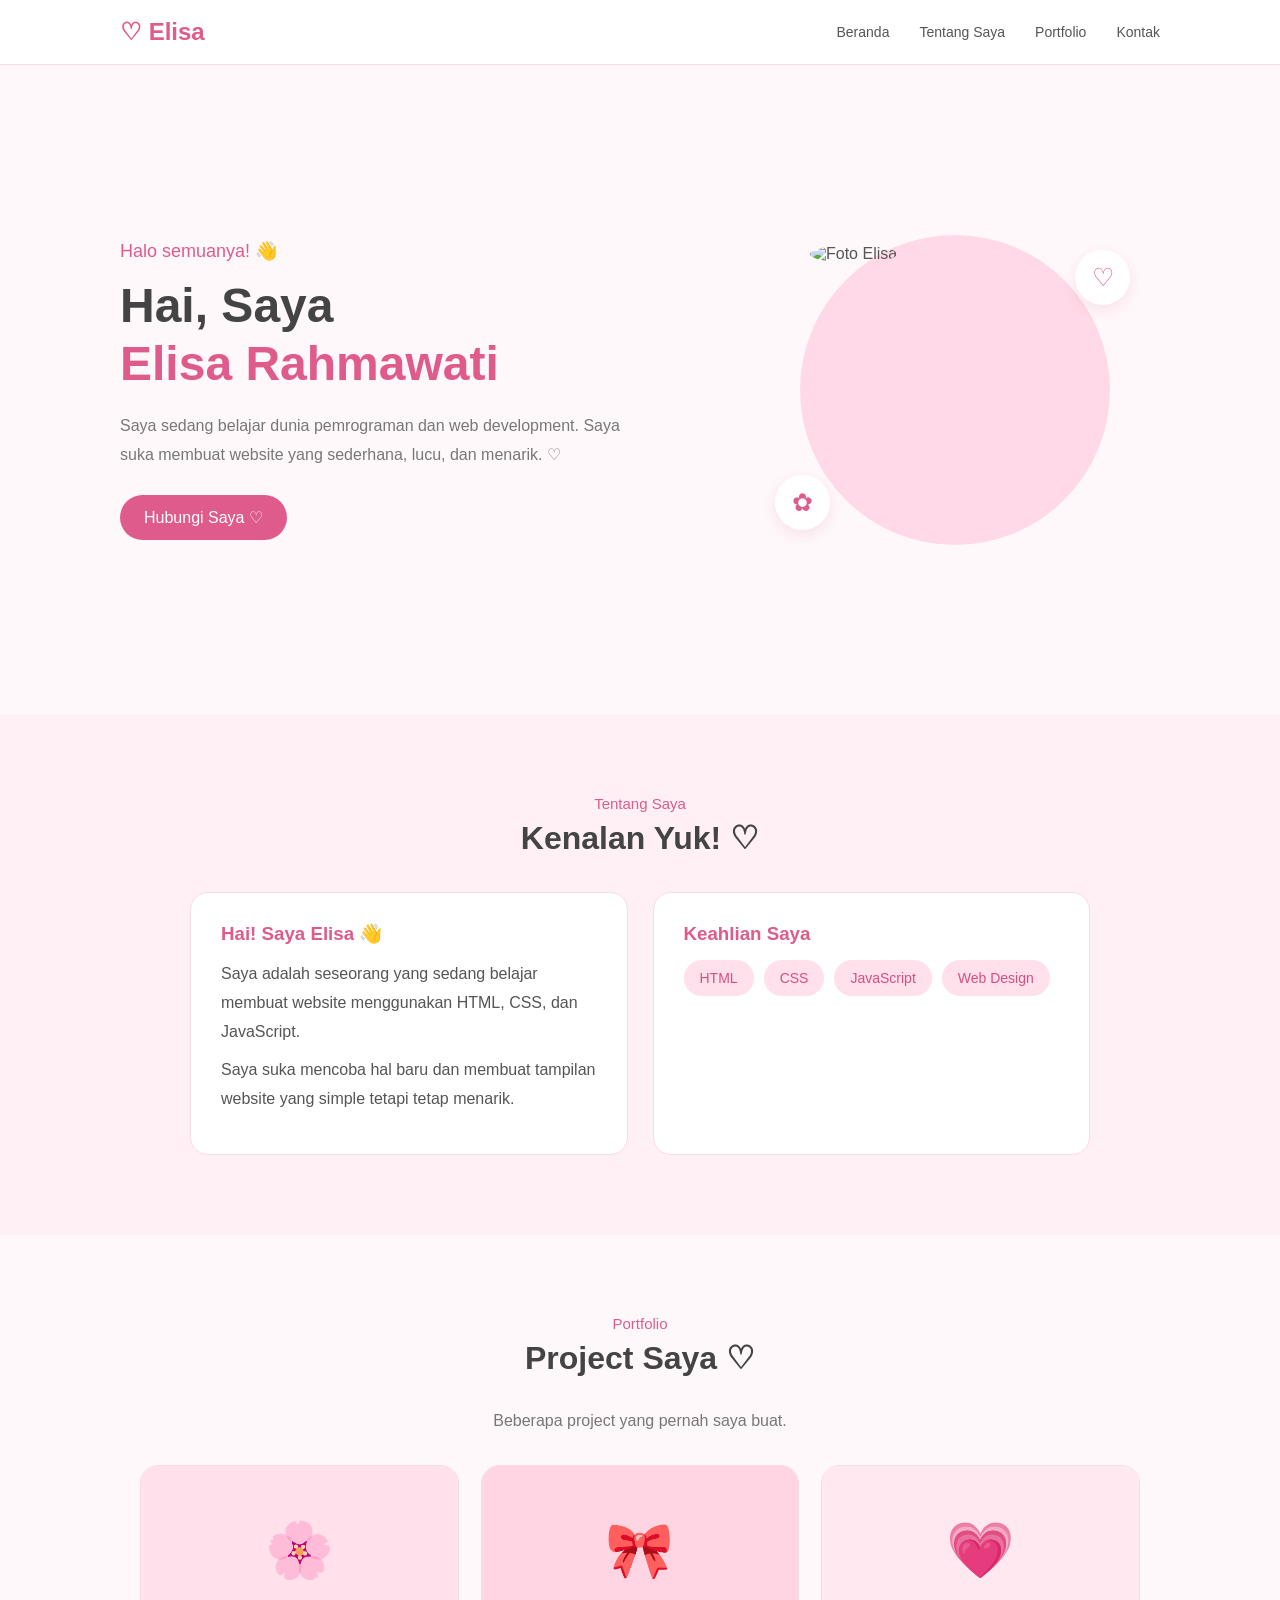
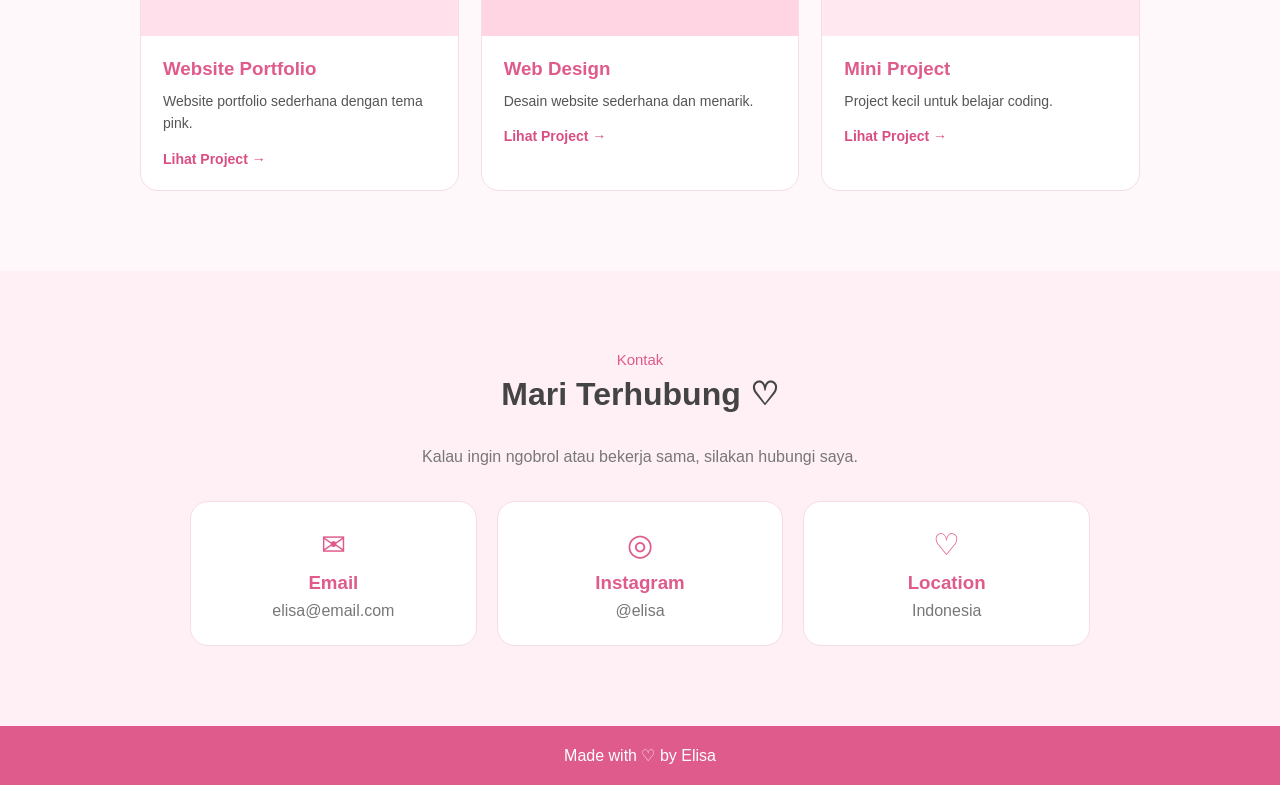
==== index.html @ 42ed641f "commit pertama: seluruh file dan folder" ====
<!DOCTYPE html>
<html lang="id">

<head>
    <meta charset="UTF-8">
    <meta name="viewport" content="width=device-width, initial-scale=1.0">

    <title>Elisa Rahmawati - Portfolio</title>

    <link rel="stylesheet" href="css/style.css">
</head>

<body>

    <!-- NAVBAR -->
    <header>
        <nav class="navbar">

            <a href="#home" class="logo">
                ♡ Elisa
            </a>

            <ul class="nav-menu">
                <li>
                    <a href="#home">Beranda</a>
                </li>

                <li>
                    <a href="#about">Tentang Saya</a>
                </li>

                <li>
                    <a href="#portfolio">Portfolio</a>
                </li>

                <li>
                    <a href="#contact">Kontak</a>
                </li>
            </ul>

        </nav>
    </header>


    <!-- HOME -->
    <section id="home" class="hero">

        <div class="hero-text">

            <p class="small-title">
                Halo semuanya! 👋
            </p>

            <h1>
                Hai, Saya
                <span>Elisa Rahmawati</span>
            </h1>

            <p class="description">
                Saya sedang belajar dunia pemrograman dan
                web development. Saya suka membuat website
                yang sederhana, lucu, dan menarik. ♡
            </p>

            <a href="#contact" class="btn">
                Hubungi Saya ♡
            </a>

        </div>


        <div class="hero-image">

            <div class="photo-background">

                <img src="asset/foto.jpg" alt="Foto Elisa">

            </div>

            <div class="bubble bubble-one">
                ♡
            </div>

            <div class="bubble bubble-two">
                ✿
            </div>

        </div>

    </section>


    <!-- ABOUT -->
    <section id="about" class="about">

        <div class="section-title">
            <p>Tentang Saya</p>
            <h2>Kenalan Yuk! ♡</h2>
        </div>


        <div class="about-content">

            <div class="about-card">

                <h3>Hai! Saya Elisa 👋</h3>

                <p>
                    Saya adalah seseorang yang sedang belajar
                    membuat website menggunakan HTML, CSS,
                    dan JavaScript.
                </p>

                <p>
                    Saya suka mencoba hal baru dan membuat
                    tampilan website yang simple tetapi tetap
                    menarik.
                </p>

            </div>


            <div class="skill-card">

                <h3>Keahlian Saya</h3>

                <div class="skills">

                    <span>HTML</span>
                    <span>CSS</span>
                    <span>JavaScript</span>
                    <span>Web Design</span>

                </div>

            </div>

        </div>

    </section>


    <!-- PORTFOLIO -->
    <section id="portfolio" class="portfolio">

        <div class="section-title">
            <p>Portfolio</p>
            <h2>Project Saya ♡</h2>
        </div>


        <p class="portfolio-description">
            Beberapa project yang pernah saya buat.
        </p>


        <div class="project-container">

            <div class="project-card">

                <div class="project-image pink-one">
                    🌸
                </div>

                <div class="project-content">

                    <h3>Website Portfolio</h3>

                    <p>
                        Website portfolio sederhana
                        dengan tema pink.
                    </p>

                    <a href="#">
                        Lihat Project →
                    </a>

                </div>

            </div>


            <div class="project-card">

                <div class="project-image pink-two">
                    🎀
                </div>

                <div class="project-content">

                    <h3>Web Design</h3>

                    <p>
                        Desain website sederhana
                        dan menarik.
                    </p>

                    <a href="#">
                        Lihat Project →
                    </a>

                </div>

            </div>


            <div class="project-card">

                <div class="project-image pink-three">
                    💗
                </div>

                <div class="project-content">

                    <h3>Mini Project</h3>

                    <p>
                        Project kecil untuk
                        belajar coding.
                    </p>

                    <a href="#">
                        Lihat Project →
                    </a>

                </div>

            </div>

        </div>

    </section>


    <!-- CONTACT -->
    <section id="contact" class="contact">

        <div class="section-title">
            <p>Kontak</p>
            <h2>Mari Terhubung ♡</h2>
        </div>

        <p class="contact-text">
            Kalau ingin ngobrol atau bekerja sama,
            silakan hubungi saya.
        </p>


        <div class="contact-container">

            <div class="contact-card">

                <div class="contact-icon">
                    ✉
                </div>

                <h3>Email</h3>

                <p>
                    elisa@email.com
                </p>

            </div>


            <div class="contact-card">

                <div class="contact-icon">
                    ◎
                </div>

                <h3>Instagram</h3>

                <p>
                    @elisa
                </p>

            </div>


            <div class="contact-card">

                <div class="contact-icon">
                    ♡
                </div>

                <h3>Location</h3>

                <p>
                    Indonesia
                </p>

            </div>

        </div>

    </section>


    <!-- FOOTER -->
    <footer>

        <p>
            Made with ♡ by Elisa
        </p>

    </footer>

</body>

</html>
---- css/style.css ----
* {
    margin: 0;
    padding: 0;
    box-sizing: border-box;
}

html {
    scroll-behavior: smooth;
}

body {
    font-family: Arial, sans-serif;
    background: #fff8fb;
    color: #555;
}


/* =========================
   NAVBAR
========================= */

header {
    background: #ffffff;
    border-bottom: 1px solid #f5dce7;

    position: sticky;
    top: 0;
    z-index: 100;
}

.navbar {
    max-width: 1100px;
    margin: auto;

    padding: 18px 30px;

    display: flex;
    justify-content: space-between;
    align-items: center;
}

.logo {
    color: #df5b8c;
    font-size: 24px;
    font-weight: bold;
    text-decoration: none;
}

.nav-menu {
    display: flex;
    list-style: none;
    gap: 30px;
}

.nav-menu a {
    color: #555;
    text-decoration: none;
    font-size: 14px;
}

.nav-menu a:hover {
    color: #df5b8c;
}


/* =========================
   HERO
========================= */

.hero {
    max-width: 1100px;
    min-height: 650px;

    margin: auto;
    padding: 70px 30px;

    display: flex;
    justify-content: space-between;
    align-items: center;
}

.hero-text {
    width: 55%;
}

.small-title {
    color: #df5b8c;
    font-size: 18px;
    margin-bottom: 15px;
}

.hero h1 {
    font-size: 48px;
    color: #444;
    line-height: 1.2;
    margin-bottom: 20px;
}

.hero h1 span {
    display: block;
    color: #df5b8c;
}

.description {
    max-width: 500px;
    line-height: 1.8;
    color: #777;
}

.btn {
    display: inline-block;

    margin-top: 25px;
    padding: 13px 24px;

    background: #df5b8c;
    color: white;

    text-decoration: none;

    border-radius: 25px;

    transition: 0.3s;
}

.btn:hover {
    background: #c94777;
}


/* =========================
   FOTO
========================= */

.hero-image {
    position: relative;
    margin-right: 50px;
}

.photo-background {
    width: 310px;
    height: 310px;

    padding: 10px;

    background: #ffd9e7;

    border-radius: 50%;
}

.photo-background img {
    width: 100%;
    height: 100%;

    object-fit: cover;

    border-radius: 50%;
}

.bubble {
    position: absolute;

    width: 55px;
    height: 55px;

    display: flex;
    align-items: center;
    justify-content: center;

    border-radius: 50%;

    background: white;

    color: #df5b8c;

    font-size: 25px;

    box-shadow: 0 5px 15px rgba(200, 100, 130, 0.15);
}

.bubble-one {
    top: 15px;
    right: -20px;
}

.bubble-two {
    bottom: 15px;
    left: -25px;
}


/* =========================
   SECTION TITLE
========================= */

.section-title {
    text-align: center;
    margin-bottom: 35px;
}

.section-title p {
    color: #df5b8c;
    font-size: 15px;
    margin-bottom: 7px;
}

.section-title h2 {
    color: #444;
    font-size: 32px;
}


/* =========================
   ABOUT
========================= */

.about {
    background: #fff0f5;
    padding: 80px 30px;
}

.about-content {
    max-width: 900px;
    margin: auto;

    display: flex;
    gap: 25px;
}

.about-card,
.skill-card {
    background: white;

    padding: 30px;

    border-radius: 18px;

    flex: 1;

    border: 1px solid #f6dce6;
}

.about-card h3,
.skill-card h3 {
    color: #df5b8c;
    margin-bottom: 15px;
}

.about-card p {
    line-height: 1.8;
    margin-bottom: 10px;
}

.skills {
    display: flex;
    flex-wrap: wrap;
    gap: 10px;
}

.skills span {
    background: #ffe0eb;

    color: #d94e82;

    padding: 10px 16px;

    border-radius: 20px;

    font-size: 14px;
}


/* =========================
   PORTFOLIO
========================= */

.portfolio {
    padding: 80px 30px;
}

.portfolio-description {
    text-align: center;
    color: #777;
    margin-bottom: 35px;
}

.project-container {
    max-width: 1000px;
    margin: auto;

    display: grid;

    grid-template-columns: repeat(3, 1fr);

    gap: 22px;
}

.project-card {
    background: white;

    border-radius: 18px;

    overflow: hidden;

    border: 1px solid #f5dce7;

    transition: 0.3s;
}

.project-card:hover {
    transform: translateY(-6px);
}

.project-image {
    height: 170px;

    display: flex;

    justify-content: center;
    align-items: center;

    font-size: 55px;
}

.pink-one {
    background: #ffe0eb;
}

.pink-two {
    background: #ffd5e4;
}

.pink-three {
    background: #ffe8f0;
}

.project-content {
    padding: 22px;
}

.project-content h3 {
    color: #df5b8c;
    margin-bottom: 10px;
}

.project-content p {
    line-height: 1.6;
    font-size: 14px;
    margin-bottom: 15px;
}

.project-content a {
    color: #d94e82;
    text-decoration: none;
    font-size: 14px;
    font-weight: bold;
}


/* =========================
   CONTACT
========================= */

.contact {
    background: #fff0f5;

    padding: 80px 30px;

    text-align: center;
}

.contact-text {
    color: #777;
    margin-bottom: 35px;
}

.contact-container {
    max-width: 900px;
    margin: auto;

    display: grid;

    grid-template-columns: repeat(3, 1fr);

    gap: 20px;
}

.contact-card {
    background: white;

    padding: 25px;

    border-radius: 18px;

    border: 1px solid #f5dce7;
}

.contact-icon {
    font-size: 30px;
    color: #df5b8c;
    margin-bottom: 10px;
}

.contact-card h3 {
    color: #df5b8c;
    margin-bottom: 8px;
}

.contact-card p {
    color: #777;
}


/* =========================
   FOOTER
========================= */

footer {
    background: #df5b8c;

    color: white;

    text-align: center;

    padding: 20px;
}


/* =========================
   RESPONSIVE
========================= */

@media (max-width: 768px) {

    .navbar {
        flex-direction: column;
        gap: 15px;
    }

    .nav-menu {
        gap: 15px;
        flex-wrap: wrap;
        justify-content: center;
    }

    .hero {
        flex-direction: column-reverse;
        text-align: center;
        gap: 50px;
    }

    .hero-text {
        width: 100%;
    }

    .hero h1 {
        font-size: 38px;
    }

    .description {
        margin: auto;
    }

    .hero-image {
        margin-right: 0;
    }

    .photo-background {
        width: 240px;
        height: 240px;
    }

    .about-content {
        flex-direction: column;
    }

    .project-container {
        grid-template-columns: 1fr;
    }

    .contact-container {
        grid-template-columns: 1fr;
    }
}
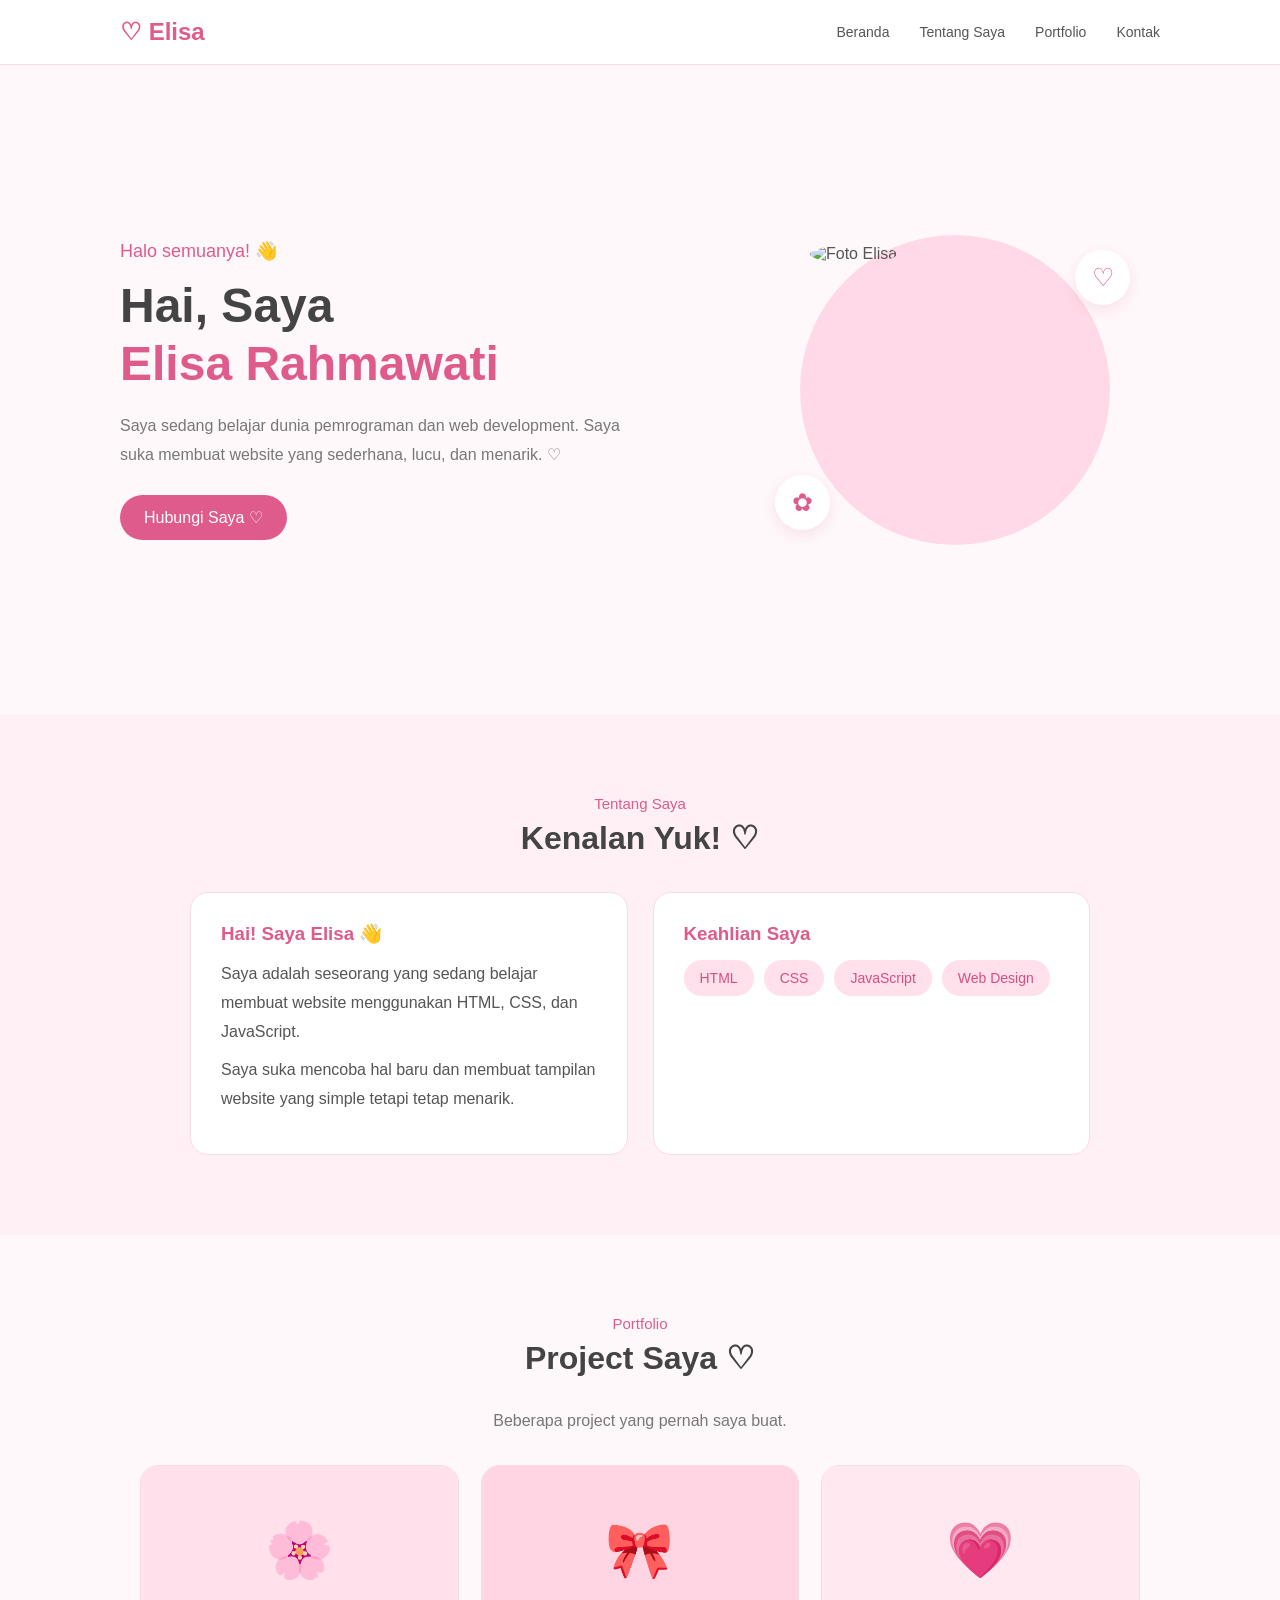
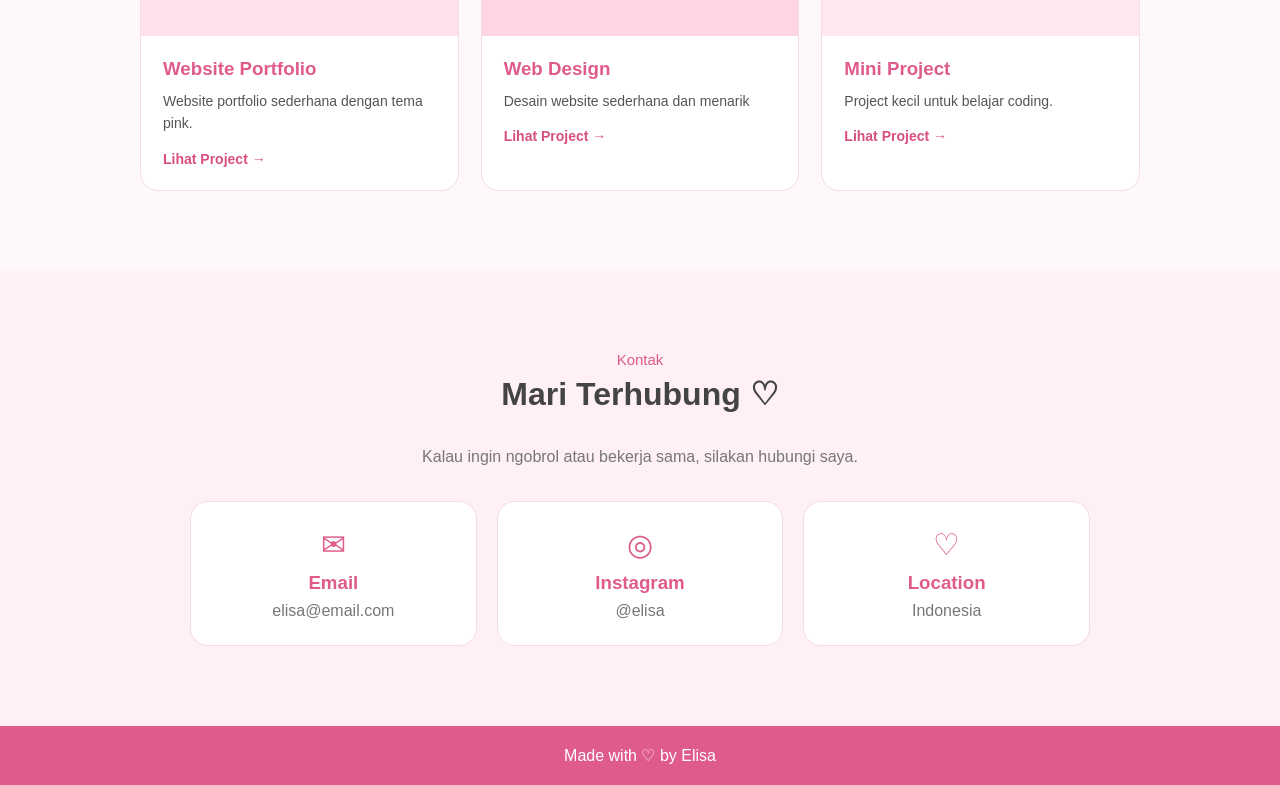
==== commit 7238062b: "commit pertama" ====
--- a/index.html
+++ b/index.html
@@ -192,7 +192,7 @@
 
                     <p>
                         Desain website sederhana
-                        dan menarik.
+                        dan menarik
                     </p>
 
                     <a href="#">
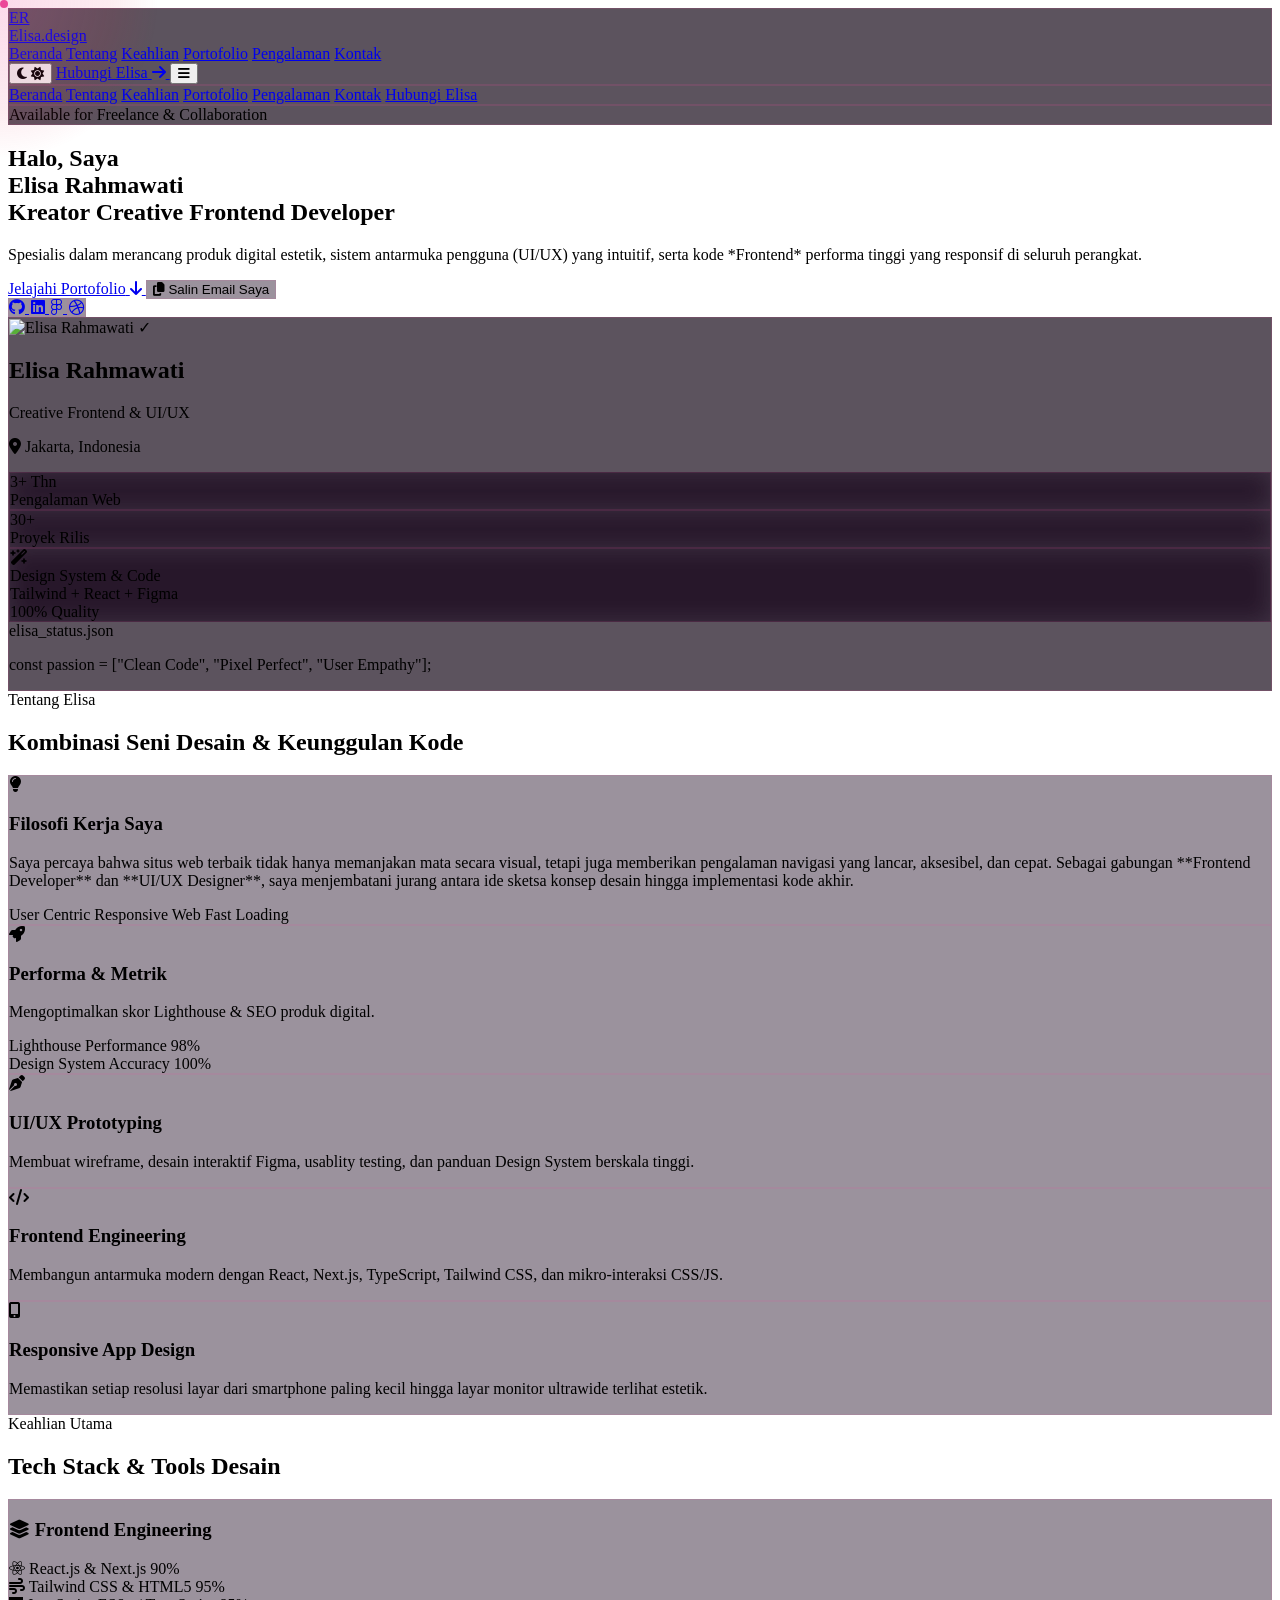
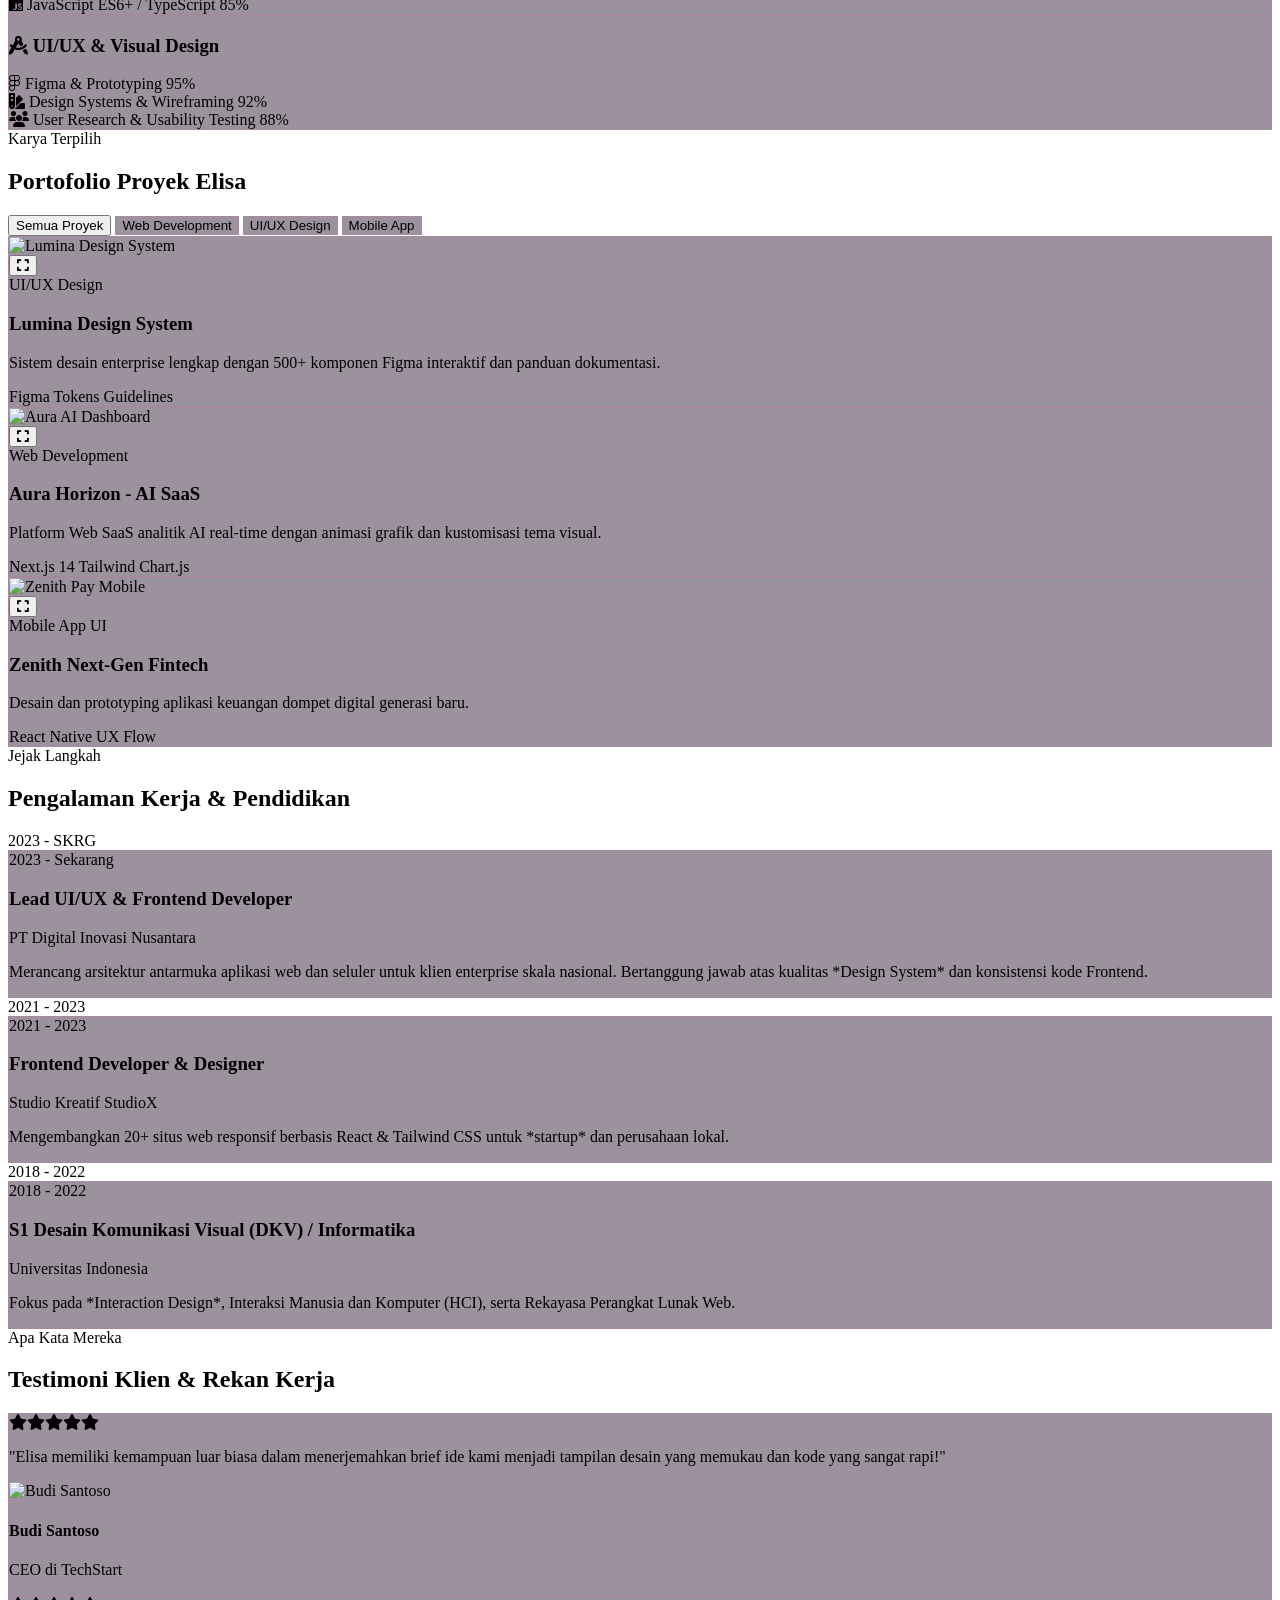
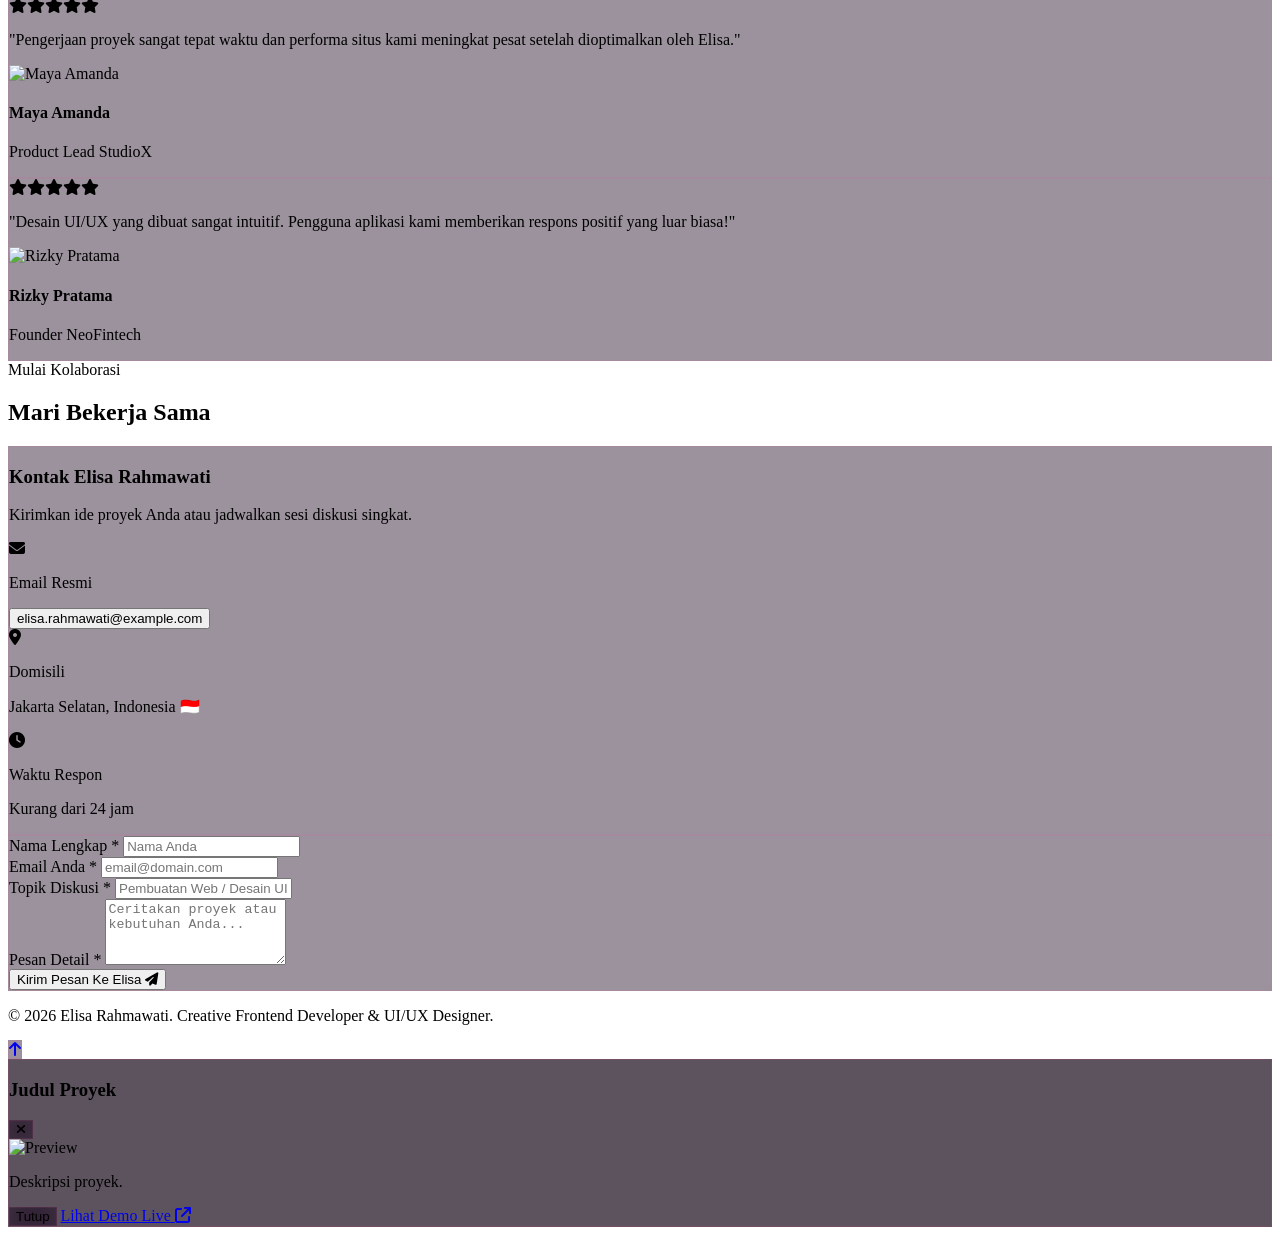
==== commit d4ce407c: "mengganti nama file" ====
--- a/index.html
+++ b/index.html
@@ -1,311 +1,1109 @@
 <!DOCTYPE html>
-<html lang="id">
-
+<html lang="id" class="scroll-smooth dark">
 <head>
     <meta charset="UTF-8">
     <meta name="viewport" content="width=device-width, initial-scale=1.0">
-
-    <title>Elisa Rahmawati - Portfolio</title>
-
-    <link rel="stylesheet" href="css/style.css">
+    <title>Elisa Rahmawati | Creative Frontend Developer & UI/UX Designer</title>
+    
+    <!-- Google Fonts: Space Grotesk & Plus Jakarta Sans -->
+    <link rel="preconnect" href="https://fonts.googleapis.com">
+    <link rel="preconnect" href="https://fonts.gstatic.com" crossorigin>
+    <link href="https://fonts.googleapis.com/css2?family=Plus+Jakarta+Sans:wght@300;400;500;600;700;800&family=Space+Grotesk:wght@400;500;600;700&display=swap" rel="stylesheet">
+    
+    <!-- FontAwesome 6 Icons -->
+    <link rel="stylesheet" href="https://cdnjs.cloudflare.com/ajax/libs/font-awesome/6.5.1/css/all.min.css">
+    
+    <!-- Tailwind CSS CDN -->
+    <script src="https://cdn.tailwindcss.com"></script>
+    <script>
+        tailwind.config = {
+            darkMode: 'class',
+            theme: {
+                extend: {
+                    fontFamily: {
+                        sans: ['Plus Jakarta Sans', 'sans-serif'],
+                        heading: ['Space Grotesk', 'sans-serif'],
+                    },
+                    colors: {
+                        pinkbrand: {
+                            50: '#fff1f2',
+                            100: '#ffe4e6',
+                            200: '#fecdd3',
+                            300: '#fda4af',
+                            400: '#f472b6',
+                            500: '#ec4899',
+                            600: '#db2777',
+                            700: '#be185d',
+                            800: '#9d174d',
+                            900: '#831843',
+                            roseGold: '#e89cae',
+                            deepBerry: '#4a0e2e',
+                        }
+                    },
+                    animation: {
+                        'blob': 'blob 10s infinite alternate',
+                        'spin-slow': 'spin 15s linear infinite',
+                        'float': 'float 6s ease-in-out infinite',
+                    },
+                    keyframes: {
+                        blob: {
+                            '0%': { transform: 'translate(0px, 0px) scale(1)' },
+                            '33%': { transform: 'translate(40px, -60px) scale(1.15)' },
+                            '66%': { transform: 'translate(-30px, 30px) scale(0.95)' },
+                            '100%': { transform: 'translate(0px, 0px) scale(1)' },
+                        },
+                        float: {
+                            '0%, 100%': { transform: 'translateY(0px)' },
+                            '50%': { transform: 'translateY(-15px)' },
+                        }
+                    }
+                }
+            }
+        }
+    </script>
+
+    <style>
+        /* Custom Pink Scrollbar */
+        ::-webkit-scrollbar {
+            width: 8px;
+        }
+        ::-webkit-scrollbar-track {
+            background: #0f172a;
+        }
+        .dark ::-webkit-scrollbar-track {
+            background: #0a040d;
+        }
+        ::-webkit-scrollbar-thumb {
+            background: #db2777;
+            border-radius: 9999px;
+        }
+        ::-webkit-scrollbar-thumb:hover {
+            background: #f472b6;
+        }
+
+        /* Glassmorphism Styles with Pink Tinting */
+        .glass-panel {
+            background: rgba(255, 255, 255, 0.75);
+            backdrop-filter: blur(16px);
+            -webkit-backdrop-filter: blur(16px);
+            border: 1px solid rgba(244, 114, 182, 0.3);
+        }
+        .dark .glass-panel {
+            background: rgba(24, 10, 26, 0.7);
+            backdrop-filter: blur(16px);
+            -webkit-backdrop-filter: blur(16px);
+            border: 1px solid rgba(236, 72, 153, 0.15);
+        }
+
+        .glass-card {
+            background: rgba(255, 255, 255, 0.6);
+            backdrop-filter: blur(12px);
+            -webkit-backdrop-filter: blur(12px);
+            border: 1px solid rgba(244, 114, 182, 0.25);
+            transition: all 0.4s cubic-bezier(0.16, 1, 0.3, 1);
+        }
+        .dark .glass-card {
+            background: rgba(35, 14, 38, 0.45);
+            backdrop-filter: blur(12px);
+            -webkit-backdrop-filter: blur(12px);
+            border: 1px solid rgba(236, 72, 153, 0.12);
+            transition: all 0.4s cubic-bezier(0.16, 1, 0.3, 1);
+        }
+
+        .glass-card:hover {
+            box-shadow: 0 20px 40px -15px rgba(236, 72, 153, 0.3);
+            border-color: rgba(236, 72, 153, 0.5);
+        }
+
+        /* Pink Interactive Glow Cursor (Desktop only) */
+        @media (pointer: fine) {
+            #cursor-dot, #cursor-glow {
+                pointer-events: none;
+                position: fixed;
+                top: 0;
+                left: 0;
+                border-radius: 50%;
+                z-index: 9999;
+                transition: transform 0.15s ease-out, opacity 0.3s ease;
+            }
+            #cursor-dot {
+                width: 8px;
+                height: 8px;
+                background-color: #ec4899;
+            }
+            #cursor-glow {
+                width: 320px;
+                height: 320px;
+                background: radial-gradient(circle, rgba(236, 72, 153, 0.2) 0%, rgba(225, 29, 72, 0.08) 50%, transparent 70%);
+                transform: translate(-50%, -50%);
+            }
+        }
+
+        /* Scroll Reveal Animation */
+        .reveal {
+            opacity: 0;
+            transform: translateY(28px);
+            transition: all 0.7s cubic-bezier(0.16, 1, 0.3, 1);
+        }
+        .reveal.active {
+            opacity: 1;
+            transform: translateY(0);
+        }
+    </style>
 </head>
-
-<body>
-
-    <!-- NAVBAR -->
-    <header>
-        <nav class="navbar">
-
-            <a href="#home" class="logo">
-                ♡ Elisa
+<body class="bg-rose-50/40 dark:bg-[#0d0511] text-slate-800 dark:text-pink-50 font-sans transition-colors duration-300 antialiased relative overflow-x-hidden selection:bg-pink-500 selection:text-white">
+
+    <!-- Interactive Cursor Glow Elements -->
+    <div id="cursor-dot" class="hidden md:block"></div>
+    <div id="cursor-glow" class="hidden md:block"></div>
+
+    <!-- Animated Ambient Pink/Rose Mesh Background Blobs -->
+    <div class="fixed inset-0 pointer-events-none z-0 overflow-hidden">
+        <div class="absolute -top-20 -left-20 w-[550px] h-[550px] bg-gradient-to-tr from-pink-500/25 via-rose-500/20 to-fuchsia-600/20 rounded-full blur-[140px] animate-blob"></div>
+        <div class="absolute top-1/3 -right-20 w-[480px] h-[480px] bg-gradient-to-br from-fuchsia-600/20 via-pink-400/20 to-rose-600/20 rounded-full blur-[140px] animate-blob" style="animation-delay: 3s;"></div>
+        <div class="absolute -bottom-20 left-1/3 w-[580px] h-[580px] bg-gradient-to-tr from-rose-500/20 via-pink-600/15 to-purple-600/15 rounded-full blur-[150px] animate-blob" style="animation-delay: 6s;"></div>
+    </div>
+
+    <!-- Toast Notification Container -->
+    <div id="toast-container" class="fixed top-24 right-6 z-50 flex flex-col gap-3 pointer-events-none"></div>
+
+    <!-- FLOATING NAVBAR -->
+    <header class="fixed top-4 left-0 w-full z-40 px-4 sm:px-8 transition-all duration-300" id="main-header">
+        <nav class="max-w-6xl mx-auto glass-panel rounded-2xl px-6 py-3.5 flex items-center justify-between shadow-xl shadow-pink-500/10">
+            <!-- Brand Logo -->
+            <a href="#" class="font-heading text-xl font-bold tracking-tight flex items-center gap-2 group">
+                <div class="w-9 h-9 rounded-xl bg-gradient-to-tr from-pink-600 via-rose-500 to-fuchsia-500 text-white flex items-center justify-center font-extrabold shadow-md shadow-pink-500/30 group-hover:scale-105 transition-transform">
+                    ER
+                </div>
+                <span class="tracking-tight">Elisa<span class="text-pink-600 dark:text-pink-400">.design</span></span>
             </a>
 
-            <ul class="nav-menu">
-                <li>
-                    <a href="#home">Beranda</a>
-                </li>
-
-                <li>
-                    <a href="#about">Tentang Saya</a>
-                </li>
-
-                <li>
-                    <a href="#portfolio">Portfolio</a>
-                </li>
-
-                <li>
-                    <a href="#contact">Kontak</a>
-                </li>
-            </ul>
-
+            <!-- Desktop Links -->
+            <div class="hidden md:flex items-center space-x-7 font-medium text-sm text-slate-600 dark:text-pink-200/80">
+                <a href="#beranda" class="hover:text-pink-600 dark:hover:text-pink-400 transition-colors py-1">Beranda</a>
+                <a href="#tentang" class="hover:text-pink-600 dark:hover:text-pink-400 transition-colors py-1">Tentang</a>
+                <a href="#keahlian" class="hover:text-pink-600 dark:hover:text-pink-400 transition-colors py-1">Keahlian</a>
+                <a href="#proyek" class="hover:text-pink-600 dark:hover:text-pink-400 transition-colors py-1">Portofolio</a>
+                <a href="#pengalaman" class="hover:text-pink-600 dark:hover:text-pink-400 transition-colors py-1">Pengalaman</a>
+                <a href="#kontak" class="hover:text-pink-600 dark:hover:text-pink-400 transition-colors py-1">Kontak</a>
+            </div>
+
+            <!-- Header Actions -->
+            <div class="flex items-center gap-3">
+                <!-- Dark / Light Toggle -->
+                <button id="theme-toggle" aria-label="Ganti Tema" class="p-2.5 rounded-xl bg-rose-100/80 dark:bg-pink-950/60 text-pink-700 dark:text-pink-300 hover:text-pink-600 dark:hover:text-pink-400 hover:scale-105 transition-all">
+                    <i id="theme-toggle-dark-icon" class="fa-solid fa-moon text-base hidden"></i>
+                    <i id="theme-toggle-light-icon" class="fa-solid fa-sun text-base hidden"></i>
+                </button>
+
+                <!-- CTA Hire -->
+                <a href="#kontak" class="hidden sm:inline-flex items-center gap-2 px-5 py-2.5 text-xs font-semibold uppercase tracking-wider text-white bg-gradient-to-r from-pink-600 via-rose-500 to-fuchsia-600 rounded-xl shadow-lg shadow-pink-500/25 hover:shadow-pink-500/40 hover:scale-[1.03] active:scale-95 transition-all">
+                    <span>Hubungi Elisa</span>
+                    <i class="fa-solid fa-arrow-right text-xs"></i>
+                </a>
+
+                <!-- Mobile Menu Hamburger -->
+                <button id="mobile-menu-btn" aria-label="Buka Menu" class="md:hidden p-2.5 rounded-xl bg-rose-100/80 dark:bg-pink-950/60 text-pink-700 dark:text-pink-300">
+                    <i class="fa-solid fa-bars text-lg"></i>
+                </button>
+            </div>
         </nav>
+
+        <!-- Mobile Menu Dropdown -->
+        <div id="mobile-menu" class="hidden md:hidden max-w-6xl mx-auto mt-3 glass-panel rounded-2xl p-6 shadow-2xl flex flex-col space-y-4 font-medium text-slate-700 dark:text-pink-200">
+            <a href="#beranda" class="mobile-nav-link py-1 hover:text-pink-600">Beranda</a>
+            <a href="#tentang" class="mobile-nav-link py-1 hover:text-pink-600">Tentang</a>
+            <a href="#keahlian" class="mobile-nav-link py-1 hover:text-pink-600">Keahlian</a>
+            <a href="#proyek" class="mobile-nav-link py-1 hover:text-pink-600">Portofolio</a>
+            <a href="#pengalaman" class="mobile-nav-link py-1 hover:text-pink-600">Pengalaman</a>
+            <a href="#kontak" class="mobile-nav-link py-1 hover:text-pink-600">Kontak</a>
+            <a href="#kontak" class="w-full text-center py-3 text-xs uppercase tracking-wider font-bold text-white bg-gradient-to-r from-pink-600 to-rose-500 rounded-xl">
+                Hubungi Elisa
+            </a>
+        </div>
     </header>
 
-
-    <!-- HOME -->
-    <section id="home" class="hero">
-
-        <div class="hero-text">
-
-            <p class="small-title">
-                Halo semuanya! 👋
-            </p>
-
-            <h1>
-                Hai, Saya
-                <span>Elisa Rahmawati</span>
-            </h1>
-
-            <p class="description">
-                Saya sedang belajar dunia pemrograman dan
-                web development. Saya suka membuat website
-                yang sederhana, lucu, dan menarik. ♡
-            </p>
-
-            <a href="#contact" class="btn">
-                Hubungi Saya ♡
+    <!-- HERO SECTION -->
+    <section id="beranda" class="min-h-screen pt-36 pb-20 flex items-center justify-center relative z-10">
+        <div class="max-w-7xl mx-auto px-4 sm:px-6 lg:px-8 w-full">
+            <div class="grid grid-cols-1 lg:grid-cols-12 gap-12 items-center">
+                
+                <!-- Hero Text -->
+                <div class="lg:col-span-7 space-y-7 text-center lg:text-left reveal">
+                    <!-- Status Badge -->
+                    <div class="inline-flex items-center gap-2.5 px-4 py-2 rounded-full glass-panel text-xs font-semibold text-pink-600 dark:text-pink-300 border border-pink-500/30">
+                        <span class="w-2.5 h-2.5 rounded-full bg-pink-500 animate-ping"></span>
+                        <span class="w-2.5 h-2.5 rounded-full bg-pink-500 absolute"></span>
+                        <span>Available for Freelance & Collaboration</span>
+                    </div>
+
+                    <!-- Main Title & Typing -->
+                    <h1 class="font-heading text-4xl sm:text-5xl lg:text-6xl font-extrabold tracking-tight leading-[1.15]">
+                        Halo, Saya <br class="hidden sm:inline">
+                        <span class="bg-gradient-to-r from-pink-600 via-rose-500 to-fuchsia-500 bg-clip-text text-transparent">Elisa Rahmawati</span>
+                        <div class="mt-3 text-2xl sm:text-3xl lg:text-4xl text-slate-700 dark:text-pink-100 font-semibold flex items-center justify-center lg:justify-start gap-2">
+                            <span>Kreator</span>
+                            <span id="typewriter" class="text-pink-600 dark:text-pink-400 underline decoration-pink-500/50 decoration-wavy underline-offset-8"></span>
+                        </div>
+                    </h1>
+
+                    <!-- Description -->
+                    <p class="text-slate-600 dark:text-pink-200/80 text-base sm:text-lg max-w-2xl mx-auto lg:mx-0 leading-relaxed font-normal">
+                        Spesialis dalam merancang produk digital estetik, sistem antarmuka pengguna (UI/UX) yang intuitif, serta kode *Frontend* performa tinggi yang responsif di seluruh perangkat.
+                    </p>
+
+                    <!-- CTAs -->
+                    <div class="flex flex-wrap items-center justify-center lg:justify-start gap-4 pt-2">
+                        <a href="#proyek" class="px-7 py-4 rounded-2xl bg-gradient-to-r from-pink-600 via-rose-500 to-fuchsia-600 text-white font-semibold shadow-xl shadow-pink-500/30 hover:shadow-pink-500/50 hover:-translate-y-1 transition-all flex items-center gap-3">
+                            <span>Jelajahi Portofolio</span>
+                            <i class="fa-solid fa-arrow-down text-sm"></i>
+                        </a>
+                        <button onclick="copyEmail()" class="px-7 py-4 rounded-2xl glass-card font-semibold text-slate-800 dark:text-pink-100 hover:-translate-y-1 transition-all flex items-center gap-3">
+                            <i class="fa-solid fa-copy text-pink-500"></i>
+                            <span>Salin Email Saya</span>
+                        </button>
+                    </div>
+
+                    <!-- Social Networks -->
+                    <div class="flex items-center justify-center lg:justify-start gap-6 pt-4 text-slate-500 dark:text-pink-300/70">
+                        <a href="https://github.com" target="_blank" aria-label="GitHub" class="p-3 rounded-xl glass-card hover:text-pink-600 dark:hover:text-pink-400 hover:scale-110 transition-all">
+                            <i class="fa-brands fa-github text-xl"></i>
+                        </a>
+                        <a href="https://linkedin.com" target="_blank" aria-label="LinkedIn" class="p-3 rounded-xl glass-card hover:text-pink-600 dark:hover:text-pink-400 hover:scale-110 transition-all">
+                            <i class="fa-brands fa-linkedin text-xl"></i>
+                        </a>
+                        <a href="https://figma.com" target="_blank" aria-label="Figma Profile" class="p-3 rounded-xl glass-card hover:text-pink-600 dark:hover:text-pink-400 hover:scale-110 transition-all">
+                            <i class="fa-brands fa-figma text-xl"></i>
+                        </a>
+                        <a href="https://dribbble.com" target="_blank" aria-label="Dribbble" class="p-3 rounded-xl glass-card hover:text-pink-600 dark:hover:text-pink-400 hover:scale-110 transition-all">
+                            <i class="fa-brands fa-dribbble text-xl"></i>
+                        </a>
+                    </div>
+                </div>
+
+                <!-- Hero Bento Visual / Card Profile -->
+                <div class="lg:col-span-5 reveal">
+                    <div class="relative max-w-md mx-auto">
+                        <!-- Glow Aura Pink -->
+                        <div class="absolute -inset-2 rounded-3xl bg-gradient-to-r from-pink-500 via-rose-500 to-fuchsia-500 opacity-40 blur-2xl animate-pulse"></div>
+                        
+                        <!-- Hero Card Bento Container -->
+                        <div class="relative glass-panel rounded-3xl p-6 sm:p-8 space-y-6 shadow-2xl border border-rose-200/50 dark:border-pink-900/40">
+                            
+                            <!-- Profile Avatar Header -->
+                            <div class="flex items-center gap-4 border-b border-rose-200/60 dark:border-pink-900/60 pb-5">
+                                <div class="relative">
+                                    <img src="https://placehold.co/150x150/db2777/ffffff?text=Elisa+R" alt="Elisa Rahmawati" class="w-16 h-16 rounded-2xl object-cover ring-2 ring-pink-500 shadow-md">
+                                    <span class="absolute -bottom-1 -right-1 w-5 h-5 bg-pink-500 border-2 border-white dark:border-slate-900 rounded-full flex items-center justify-center text-[10px] text-white">✓</span>
+                                </div>
+                                <div>
+                                    <h2 class="font-heading font-bold text-lg">Elisa Rahmawati</h2>
+                                    <p class="text-xs text-pink-600 dark:text-pink-400 font-semibold">Creative Frontend & UI/UX</p>
+                                    <p class="text-[11px] text-slate-500 dark:text-pink-300/70 mt-0.5"><i class="fa-solid fa-location-dot text-rose-500"></i> Jakarta, Indonesia</p>
+                                </div>
+                            </div>
+
+                            <!-- Highlights Bento Mini Badges -->
+                            <div class="grid grid-cols-2 gap-3">
+                                <div class="glass-card p-4 rounded-2xl">
+                                    <div class="text-2xl font-extrabold text-pink-600 dark:text-pink-400 font-heading">3+ Thn</div>
+                                    <div class="text-xs text-slate-500 dark:text-pink-300/70 font-medium">Pengalaman Web</div>
+                                </div>
+                                <div class="glass-card p-4 rounded-2xl">
+                                    <div class="text-2xl font-extrabold text-rose-500 font-heading">30+</div>
+                                    <div class="text-xs text-slate-500 dark:text-pink-300/70 font-medium">Proyek Rilis</div>
+                                </div>
+                                <div class="glass-card p-4 rounded-2xl col-span-2 flex items-center justify-between">
+                                    <div class="flex items-center gap-3">
+                                        <div class="w-10 h-10 rounded-xl bg-pink-500/10 text-pink-600 dark:text-pink-400 flex items-center justify-center font-bold">
+                                            <i class="fa-solid fa-wand-magic-sparkles"></i>
+                                        </div>
+                                        <div>
+                                            <div class="text-xs font-bold">Design System & Code</div>
+                                            <div class="text-[11px] text-slate-500 dark:text-pink-300/70">Tailwind + React + Figma</div>
+                                        </div>
+                                    </div>
+                                    <span class="text-xs bg-rose-500/10 text-rose-600 dark:text-rose-400 px-2.5 py-1 rounded-lg font-bold">100% Quality</span>
+                                </div>
+                            </div>
+
+                            <!-- Code Pill visual -->
+                            <div class="p-4 rounded-2xl bg-pink-950/80 text-pink-100 font-mono text-xs leading-relaxed shadow-inner border border-pink-900/50">
+                                <div class="flex items-center justify-between pb-2 text-[10px] text-pink-300/70 border-b border-pink-900/80 mb-2">
+                                    <span>elisa_status.json</span>
+                                    <span class="w-2 h-2 rounded-full bg-pink-400"></span>
+                                </div>
+                                <p><span class="text-rose-400">const</span> <span class="text-pink-300">passion</span> = <span class="text-pink-200">["Clean Code", "Pixel Perfect", "User Empathy"]</span>;</p>
+                            </div>
+
+                        </div>
+                    </div>
+                </div>
+
+            </div>
+        </div>
+    </section>
+
+    <!-- ABOUT SECTION (Bento Style) -->
+    <section id="tentang" class="py-24 relative z-10">
+        <div class="max-w-7xl mx-auto px-4 sm:px-6 lg:px-8">
+            
+            <!-- Section Title -->
+            <div class="text-center max-w-3xl mx-auto mb-16 reveal">
+                <span class="text-xs font-bold uppercase tracking-widest text-pink-600 dark:text-pink-400 bg-pink-500/10 px-4 py-1.5 rounded-full">Tentang Elisa</span>
+                <h2 class="font-heading text-3xl sm:text-4xl font-extrabold tracking-tight mt-3">Kombinasi Seni Desain & Keunggulan Kode</h2>
+                <div class="w-16 h-1 bg-gradient-to-r from-pink-500 to-rose-500 mx-auto mt-4 rounded-full"></div>
+            </div>
+
+            <!-- Bento Grid About Cards -->
+            <div class="grid grid-cols-1 md:grid-cols-3 gap-6">
+                
+                <!-- Bento 1: Philosophy -->
+                <div class="md:col-span-2 glass-card p-8 rounded-3xl space-y-4 reveal">
+                    <div class="w-12 h-12 rounded-2xl bg-pink-500/10 text-pink-600 dark:text-pink-400 flex items-center justify-center text-xl font-bold">
+                        <i class="fa-solid fa-lightbulb"></i>
+                    </div>
+                    <h3 class="font-heading text-2xl font-bold">Filosofi Kerja Saya</h3>
+                    <p class="text-slate-600 dark:text-pink-200/80 leading-relaxed text-sm sm:text-base">
+                        Saya percaya bahwa situs web terbaik tidak hanya memanjakan mata secara visual, tetapi juga memberikan pengalaman navigasi yang lancar, aksesibel, dan cepat. Sebagai gabungan **Frontend Developer** dan **UI/UX Designer**, saya menjembatani jurang antara ide sketsa konsep desain hingga implementasi kode akhir.
+                    </p>
+                    <div class="flex flex-wrap gap-2 pt-2">
+                        <span class="px-3.5 py-1.5 rounded-xl bg-pink-500/10 text-pink-600 dark:text-pink-300 text-xs font-semibold">User Centric</span>
+                        <span class="px-3.5 py-1.5 rounded-xl bg-rose-500/10 text-rose-600 dark:text-rose-300 text-xs font-semibold">Responsive Web</span>
+                        <span class="px-3.5 py-1.5 rounded-xl bg-fuchsia-500/10 text-fuchsia-600 dark:text-fuchsia-300 text-xs font-semibold">Fast Loading</span>
+                    </div>
+                </div>
+
+                <!-- Bento 2: Fast Stats -->
+                <div class="glass-card p-8 rounded-3xl flex flex-col justify-between space-y-6 reveal">
+                    <div>
+                        <div class="w-12 h-12 rounded-2xl bg-rose-500/10 text-rose-500 flex items-center justify-center text-xl font-bold">
+                            <i class="fa-solid fa-rocket"></i>
+                        </div>
+                        <h3 class="font-heading text-xl font-bold mt-4">Performa & Metrik</h3>
+                        <p class="text-slate-600 dark:text-pink-300/70 text-xs mt-2">Mengoptimalkan skor Lighthouse & SEO produk digital.</p>
+                    </div>
+
+                    <div class="space-y-4">
+                        <div>
+                            <div class="flex justify-between text-xs font-bold mb-1">
+                                <span>Lighthouse Performance</span>
+                                <span class="text-pink-500">98%</span>
+                            </div>
+                            <div class="w-full bg-rose-100 dark:bg-pink-950/60 rounded-full h-2">
+                                <div class="bg-gradient-to-r from-pink-500 to-rose-500 h-2 rounded-full" style="width: 98%;"></div>
+                            </div>
+                        </div>
+
+                        <div>
+                            <div class="flex justify-between text-xs font-bold mb-1">
+                                <span>Design System Accuracy</span>
+                                <span class="text-rose-500">100%</span>
+                            </div>
+                            <div class="w-full bg-rose-100 dark:bg-pink-950/60 rounded-full h-2">
+                                <div class="bg-gradient-to-r from-rose-500 to-fuchsia-500 h-2 rounded-full" style="width: 100%;"></div>
+                            </div>
+                        </div>
+                    </div>
+                </div>
+
+                <!-- Bento 3: Quick Services Offered -->
+                <div class="glass-card p-6 sm:p-8 rounded-3xl reveal">
+                    <div class="w-12 h-12 rounded-2xl bg-pink-500/10 text-pink-500 flex items-center justify-center text-xl font-bold mb-4">
+                        <i class="fa-solid fa-pen-nib"></i>
+                    </div>
+                    <h3 class="font-heading text-xl font-bold">UI/UX Prototyping</h3>
+                    <p class="text-slate-600 dark:text-pink-200/70 text-xs mt-2 leading-relaxed">
+                        Membuat wireframe, desain interaktif Figma, usablity testing, dan panduan Design System berskala tinggi.
+                    </p>
+                </div>
+
+                <div class="glass-card p-6 sm:p-8 rounded-3xl reveal">
+                    <div class="w-12 h-12 rounded-2xl bg-rose-500/10 text-rose-500 flex items-center justify-center text-xl font-bold mb-4">
+                        <i class="fa-solid fa-code"></i>
+                    </div>
+                    <h3 class="font-heading text-xl font-bold">Frontend Engineering</h3>
+                    <p class="text-slate-600 dark:text-pink-200/70 text-xs mt-2 leading-relaxed">
+                        Membangun antarmuka modern dengan React, Next.js, TypeScript, Tailwind CSS, dan mikro-interaksi CSS/JS.
+                    </p>
+                </div>
+
+                <div class="glass-card p-6 sm:p-8 rounded-3xl reveal">
+                    <div class="w-12 h-12 rounded-2xl bg-fuchsia-500/10 text-fuchsia-500 flex items-center justify-center text-xl font-bold mb-4">
+                        <i class="fa-solid fa-mobile-screen-button"></i>
+                    </div>
+                    <h3 class="font-heading text-xl font-bold">Responsive App Design</h3>
+                    <p class="text-slate-600 dark:text-pink-200/70 text-xs mt-2 leading-relaxed">
+                        Memastikan setiap resolusi layar dari smartphone paling kecil hingga layar monitor ultrawide terlihat estetik.
+                    </p>
+                </div>
+
+            </div>
+        </div>
+    </section>
+
+    <!-- SKILLS MATRIX SECTION -->
+    <section id="keahlian" class="py-24 bg-rose-100/30 dark:bg-[#140719]/40 relative z-10">
+        <div class="max-w-7xl mx-auto px-4 sm:px-6 lg:px-8">
+            
+            <div class="text-center max-w-3xl mx-auto mb-16 reveal">
+                <span class="text-xs font-bold uppercase tracking-widest text-pink-600 dark:text-pink-400 bg-pink-500/10 px-4 py-1.5 rounded-full">Keahlian Utama</span>
+                <h2 class="font-heading text-3xl sm:text-4xl font-extrabold tracking-tight mt-3">Tech Stack & Tools Desain</h2>
+                <div class="w-16 h-1 bg-gradient-to-r from-pink-500 to-rose-500 mx-auto mt-4 rounded-full"></div>
+            </div>
+
+            <div class="grid grid-cols-1 lg:grid-cols-2 gap-8">
+                
+                <!-- Frontend Development Stack -->
+                <div class="glass-card p-8 rounded-3xl space-y-6 reveal">
+                    <h3 class="font-heading text-xl font-bold flex items-center gap-3 text-pink-600 dark:text-pink-400">
+                        <i class="fa-solid fa-layer-group text-2xl"></i>
+                        <span>Frontend Engineering</span>
+                    </h3>
+
+                    <div class="space-y-4">
+                        <!-- Skill Item -->
+                        <div>
+                            <div class="flex justify-between text-xs font-bold mb-1.5">
+                                <span class="flex items-center gap-2"><i class="fa-brands fa-react text-pink-400"></i> React.js & Next.js</span>
+                                <span>90%</span>
+                            </div>
+                            <div class="w-full bg-rose-100 dark:bg-pink-950/60 rounded-full h-2.5 overflow-hidden">
+                                <div class="bg-gradient-to-r from-pink-500 to-rose-400 h-2.5 rounded-full transition-all duration-1000" style="width: 90%;"></div>
+                            </div>
+                        </div>
+
+                        <div>
+                            <div class="flex justify-between text-xs font-bold mb-1.5">
+                                <span class="flex items-center gap-2"><i class="fa-solid fa-wind text-rose-400"></i> Tailwind CSS & HTML5</span>
+                                <span>95%</span>
+                            </div>
+                            <div class="w-full bg-rose-100 dark:bg-pink-950/60 rounded-full h-2.5 overflow-hidden">
+                                <div class="bg-gradient-to-r from-pink-500 to-fuchsia-400 h-2.5 rounded-full transition-all duration-1000" style="width: 95%;"></div>
+                            </div>
+                        </div>
+
+                        <div>
+                            <div class="flex justify-between text-xs font-bold mb-1.5">
+                                <span class="flex items-center gap-2"><i class="fa-brands fa-js text-pink-300"></i> JavaScript ES6+ / TypeScript</span>
+                                <span>85%</span>
+                            </div>
+                            <div class="w-full bg-rose-100 dark:bg-pink-950/60 rounded-full h-2.5 overflow-hidden">
+                                <div class="bg-gradient-to-r from-pink-500 to-rose-500 h-2.5 rounded-full transition-all duration-1000" style="width: 85%;"></div>
+                            </div>
+                        </div>
+                    </div>
+                </div>
+
+                <!-- UI/UX & Design Tools -->
+                <div class="glass-card p-8 rounded-3xl space-y-6 reveal">
+                    <h3 class="font-heading text-xl font-bold flex items-center gap-3 text-rose-500">
+                        <i class="fa-solid fa-compass-drafting text-2xl"></i>
+                        <span>UI/UX & Visual Design</span>
+                    </h3>
+
+                    <div class="space-y-4">
+                        <div>
+                            <div class="flex justify-between text-xs font-bold mb-1.5">
+                                <span class="flex items-center gap-2"><i class="fa-brands fa-figma text-pink-500"></i> Figma & Prototyping</span>
+                                <span>95%</span>
+                            </div>
+                            <div class="w-full bg-rose-100 dark:bg-pink-950/60 rounded-full h-2.5 overflow-hidden">
+                                <div class="bg-gradient-to-r from-rose-500 to-pink-400 h-2.5 rounded-full transition-all duration-1000" style="width: 95%;"></div>
+                            </div>
+                        </div>
+
+                        <div>
+                            <div class="flex justify-between text-xs font-bold mb-1.5">
+                                <span class="flex items-center gap-2"><i class="fa-solid fa-swatchbook text-fuchsia-400"></i> Design Systems & Wireframing</span>
+                                <span>92%</span>
+                            </div>
+                            <div class="w-full bg-rose-100 dark:bg-pink-950/60 rounded-full h-2.5 overflow-hidden">
+                                <div class="bg-gradient-to-r from-rose-500 to-fuchsia-400 h-2.5 rounded-full transition-all duration-1000" style="width: 92%;"></div>
+                            </div>
+                        </div>
+
+                        <div>
+                            <div class="flex justify-between text-xs font-bold mb-1.5">
+                                <span class="flex items-center gap-2"><i class="fa-solid fa-users text-pink-400"></i> User Research & Usability Testing</span>
+                                <span>88%</span>
+                            </div>
+                            <div class="w-full bg-rose-100 dark:bg-pink-950/60 rounded-full h-2.5 overflow-hidden">
+                                <div class="bg-gradient-to-r from-rose-500 to-pink-500 h-2.5 rounded-full transition-all duration-1000" style="width: 88%;"></div>
+                            </div>
+                        </div>
+                    </div>
+                </div>
+
+            </div>
+        </div>
+    </section>
+
+    <!-- FEATURED PROJECTS SECTION -->
+    <section id="proyek" class="py-24 relative z-10">
+        <div class="max-w-7xl mx-auto px-4 sm:px-6 lg:px-8">
+            
+            <div class="text-center max-w-3xl mx-auto mb-12 reveal">
+                <span class="text-xs font-bold uppercase tracking-widest text-pink-600 dark:text-pink-400 bg-pink-500/10 px-4 py-1.5 rounded-full">Karya Terpilih</span>
+                <h2 class="font-heading text-3xl sm:text-4xl font-extrabold tracking-tight mt-3">Portofolio Proyek Elisa</h2>
+                <div class="w-16 h-1 bg-gradient-to-r from-pink-500 to-rose-500 mx-auto mt-4 rounded-full"></div>
+            </div>
+
+            <!-- Filter Categories -->
+            <div class="flex flex-wrap items-center justify-center gap-2 mb-12 reveal">
+                <button class="filter-btn px-6 py-2.5 rounded-2xl text-xs font-bold uppercase tracking-wider transition-all bg-pink-600 text-white shadow-lg shadow-pink-500/25" data-filter="all">Semua Proyek</button>
+                <button class="filter-btn px-6 py-2.5 rounded-2xl text-xs font-bold uppercase tracking-wider transition-all glass-card text-slate-600 dark:text-pink-200 hover:text-pink-600" data-filter="web">Web Development</button>
+                <button class="filter-btn px-6 py-2.5 rounded-2xl text-xs font-bold uppercase tracking-wider transition-all glass-card text-slate-600 dark:text-pink-200 hover:text-pink-600" data-filter="uiux">UI/UX Design</button>
+                <button class="filter-btn px-6 py-2.5 rounded-2xl text-xs font-bold uppercase tracking-wider transition-all glass-card text-slate-600 dark:text-pink-200 hover:text-pink-600" data-filter="mobile">Mobile App</button>
+            </div>
+
+            <!-- Projects Grid -->
+            <div class="grid grid-cols-1 md:grid-cols-2 lg:grid-cols-3 gap-8" id="projects-container">
+                
+                <!-- Project Card 1 -->
+                <div class="project-card glass-card rounded-3xl overflow-hidden border border-rose-200/60 dark:border-pink-900/40 flex flex-col group reveal" data-category="uiux">
+                    <div class="relative overflow-hidden aspect-[4/3] bg-pink-950">
+                        <img src="https://placehold.co/600x450/831843/ffffff?text=Lumina+Design+System" alt="Lumina Design System" class="w-full h-full object-cover group-hover:scale-110 transition-transform duration-700">
+                        <div class="absolute inset-0 bg-pink-950/70 opacity-0 group-hover:opacity-100 transition-opacity duration-300 flex items-center justify-center gap-3">
+                            <button onclick="openModal('p1')" class="p-3.5 rounded-full bg-white text-pink-950 hover:bg-pink-500 hover:text-white transition-all shadow-xl">
+                                <i class="fa-solid fa-expand"></i>
+                            </button>
+                        </div>
+                    </div>
+                    <div class="p-6 flex-1 flex flex-col justify-between space-y-4">
+                        <div>
+                            <span class="text-[11px] font-bold text-rose-500 uppercase tracking-wider">UI/UX Design</span>
+                            <h3 class="font-heading text-xl font-bold mt-1 group-hover:text-pink-600 dark:group-hover:text-pink-400 transition-colors">Lumina Design System</h3>
+                            <p class="text-slate-600 dark:text-pink-200/70 text-xs mt-2 line-clamp-2">Sistem desain enterprise lengkap dengan 500+ komponen Figma interaktif dan panduan dokumentasi.</p>
+                        </div>
+                        <div class="flex flex-wrap gap-1.5">
+                            <span class="px-2.5 py-1 rounded-lg bg-pink-500/10 text-pink-600 dark:text-pink-300 text-[11px] font-semibold">Figma</span>
+                            <span class="px-2.5 py-1 rounded-lg bg-rose-500/10 text-rose-500 text-[11px] font-semibold">Tokens</span>
+                            <span class="px-2.5 py-1 rounded-lg bg-fuchsia-500/10 text-fuchsia-400 text-[11px] font-semibold">Guidelines</span>
+                        </div>
+                    </div>
+                </div>
+
+                <!-- Project Card 2 -->
+                <div class="project-card glass-card rounded-3xl overflow-hidden border border-rose-200/60 dark:border-pink-900/40 flex flex-col group reveal" data-category="web">
+                    <div class="relative overflow-hidden aspect-[4/3] bg-pink-950">
+                        <img src="https://placehold.co/600x450/9d174d/ffffff?text=Aura+AI+Dashboard" alt="Aura AI Dashboard" class="w-full h-full object-cover group-hover:scale-110 transition-transform duration-700">
+                        <div class="absolute inset-0 bg-pink-950/70 opacity-0 group-hover:opacity-100 transition-opacity duration-300 flex items-center justify-center gap-3">
+                            <button onclick="openModal('p2')" class="p-3.5 rounded-full bg-white text-pink-950 hover:bg-pink-500 hover:text-white transition-all shadow-xl">
+                                <i class="fa-solid fa-expand"></i>
+                            </button>
+                        </div>
+                    </div>
+                    <div class="p-6 flex-1 flex flex-col justify-between space-y-4">
+                        <div>
+                            <span class="text-[11px] font-bold text-pink-500 uppercase tracking-wider">Web Development</span>
+                            <h3 class="font-heading text-xl font-bold mt-1 group-hover:text-pink-600 dark:group-hover:text-pink-400 transition-colors">Aura Horizon - AI SaaS</h3>
+                            <p class="text-slate-600 dark:text-pink-200/70 text-xs mt-2 line-clamp-2">Platform Web SaaS analitik AI real-time dengan animasi grafik dan kustomisasi tema visual.</p>
+                        </div>
+                        <div class="flex flex-wrap gap-1.5">
+                            <span class="px-2.5 py-1 rounded-lg bg-pink-500/10 text-pink-600 dark:text-pink-300 text-[11px] font-semibold">Next.js 14</span>
+                            <span class="px-2.5 py-1 rounded-lg bg-rose-500/10 text-rose-400 text-[11px] font-semibold">Tailwind</span>
+                            <span class="px-2.5 py-1 rounded-lg bg-fuchsia-500/10 text-fuchsia-400 text-[11px] font-semibold">Chart.js</span>
+                        </div>
+                    </div>
+                </div>
+
+                <!-- Project Card 3 -->
+                <div class="project-card glass-card rounded-3xl overflow-hidden border border-rose-200/60 dark:border-pink-900/40 flex flex-col group reveal" data-category="mobile">
+                    <div class="relative overflow-hidden aspect-[4/3] bg-pink-950">
+                        <img src="https://placehold.co/600x450/be185d/ffffff?text=Zenith+Pay+App" alt="Zenith Pay Mobile" class="w-full h-full object-cover group-hover:scale-110 transition-transform duration-700">
+                        <div class="absolute inset-0 bg-pink-950/70 opacity-0 group-hover:opacity-100 transition-opacity duration-300 flex items-center justify-center gap-3">
+                            <button onclick="openModal('p3')" class="p-3.5 rounded-full bg-white text-pink-950 hover:bg-pink-500 hover:text-white transition-all shadow-xl">
+                                <i class="fa-solid fa-expand"></i>
+                            </button>
+                        </div>
+                    </div>
+                    <div class="p-6 flex-1 flex flex-col justify-between space-y-4">
+                        <div>
+                            <span class="text-[11px] font-bold text-fuchsia-500 uppercase tracking-wider">Mobile App UI</span>
+                            <h3 class="font-heading text-xl font-bold mt-1 group-hover:text-pink-600 dark:group-hover:text-pink-400 transition-colors">Zenith Next-Gen Fintech</h3>
+                            <p class="text-slate-600 dark:text-pink-200/70 text-xs mt-2 line-clamp-2">Desain dan prototyping aplikasi keuangan dompet digital generasi baru.</p>
+                        </div>
+                        <div class="flex flex-wrap gap-1.5">
+                            <span class="px-2.5 py-1 rounded-lg bg-pink-500/10 text-pink-600 dark:text-pink-300 text-[11px] font-semibold">React Native</span>
+                            <span class="px-2.5 py-1 rounded-lg bg-rose-500/10 text-rose-500 text-[11px] font-semibold">UX Flow</span>
+                        </div>
+                    </div>
+                </div>
+
+            </div>
+        </div>
+    </section>
+
+    <!-- EXPERIENCE & EDUCATION SECTION TIMELINE -->
+    <section id="pengalaman" class="py-24 bg-rose-100/30 dark:bg-[#140719]/40 relative z-10">
+        <div class="max-w-5xl mx-auto px-4 sm:px-6 lg:px-8">
+            
+            <div class="text-center max-w-3xl mx-auto mb-16 reveal">
+                <span class="text-xs font-bold uppercase tracking-widest text-pink-600 dark:text-pink-400 bg-pink-500/10 px-4 py-1.5 rounded-full">Jejak Langkah</span>
+                <h2 class="font-heading text-3xl sm:text-4xl font-extrabold tracking-tight mt-3">Pengalaman Kerja & Pendidikan</h2>
+                <div class="w-16 h-1 bg-gradient-to-r from-pink-500 to-rose-500 mx-auto mt-4 rounded-full"></div>
+            </div>
+
+            <div class="relative border-l-2 border-pink-500/40 ml-4 sm:ml-32 space-y-12">
+                
+                <!-- Timeline 1 -->
+                <div class="relative pl-8 sm:pl-10 reveal">
+                    <div class="absolute -left-[9px] top-1.5 w-4 h-4 rounded-full bg-gradient-to-r from-pink-600 to-rose-500 ring-4 ring-rose-50 dark:ring-pink-950"></div>
+                    <div class="hidden sm:block absolute -left-36 top-1 text-right w-24 text-xs font-bold text-pink-600 dark:text-pink-400 uppercase tracking-wider">
+                        2023 - SKRG
+                    </div>
+                    <div class="glass-card p-6 sm:p-8 rounded-3xl">
+                        <span class="sm:hidden inline-block px-3 py-1 mb-3 rounded-lg bg-pink-500/10 text-pink-600 dark:text-pink-400 text-xs font-bold">2023 - Sekarang</span>
+                        <h3 class="font-heading text-xl font-bold">Lead UI/UX & Frontend Developer</h3>
+                        <p class="text-xs font-semibold text-rose-500 mt-1">PT Digital Inovasi Nusantara</p>
+                        <p class="text-slate-600 dark:text-pink-200/80 text-xs sm:text-sm mt-3 leading-relaxed">
+                            Merancang arsitektur antarmuka aplikasi web dan seluler untuk klien enterprise skala nasional. Bertanggung jawab atas kualitas *Design System* dan konsistensi kode Frontend.
+                        </p>
+                    </div>
+                </div>
+
+                <!-- Timeline 2 -->
+                <div class="relative pl-8 sm:pl-10 reveal">
+                    <div class="absolute -left-[9px] top-1.5 w-4 h-4 rounded-full bg-pink-600 ring-4 ring-rose-50 dark:ring-pink-950"></div>
+                    <div class="hidden sm:block absolute -left-36 top-1 text-right w-24 text-xs font-bold text-slate-500 dark:text-pink-300/70 uppercase tracking-wider">
+                        2021 - 2023
+                    </div>
+                    <div class="glass-card p-6 sm:p-8 rounded-3xl">
+                        <span class="sm:hidden inline-block px-3 py-1 mb-3 rounded-lg bg-rose-200/50 dark:bg-pink-950/60 text-xs font-bold">2021 - 2023</span>
+                        <h3 class="font-heading text-xl font-bold">Frontend Developer & Designer</h3>
+                        <p class="text-xs font-semibold text-pink-500 mt-1">Studio Kreatif StudioX</p>
+                        <p class="text-slate-600 dark:text-pink-200/80 text-xs sm:text-sm mt-3 leading-relaxed">
+                            Mengembangkan 20+ situs web responsif berbasis React & Tailwind CSS untuk *startup* dan perusahaan lokal.
+                        </p>
+                    </div>
+                </div>
+
+                <!-- Timeline 3 -->
+                <div class="relative pl-8 sm:pl-10 reveal">
+                    <div class="absolute -left-[9px] top-1.5 w-4 h-4 rounded-full bg-pink-600 ring-4 ring-rose-50 dark:ring-pink-950"></div>
+                    <div class="hidden sm:block absolute -left-36 top-1 text-right w-24 text-xs font-bold text-slate-500 dark:text-pink-300/70 uppercase tracking-wider">
+                        2018 - 2022
+                    </div>
+                    <div class="glass-card p-6 sm:p-8 rounded-3xl">
+                        <span class="sm:hidden inline-block px-3 py-1 mb-3 rounded-lg bg-rose-200/50 dark:bg-pink-950/60 text-xs font-bold">2018 - 2022</span>
+                        <h3 class="font-heading text-xl font-bold">S1 Desain Komunikasi Visual (DKV) / Informatika</h3>
+                        <p class="text-xs font-semibold text-rose-500 mt-1">Universitas Indonesia</p>
+                        <p class="text-slate-600 dark:text-pink-200/80 text-xs sm:text-sm mt-3 leading-relaxed">
+                            Fokus pada *Interaction Design*, Interaksi Manusia dan Komputer (HCI), serta Rekayasa Perangkat Lunak Web.
+                        </p>
+                    </div>
+                </div>
+
+            </div>
+        </div>
+    </section>
+
+    <!-- TESTIMONIALS SECTION -->
+    <section class="py-24 relative z-10">
+        <div class="max-w-7xl mx-auto px-4 sm:px-6 lg:px-8">
+            <div class="text-center max-w-3xl mx-auto mb-16 reveal">
+                <span class="text-xs font-bold uppercase tracking-widest text-pink-600 dark:text-pink-400 bg-pink-500/10 px-4 py-1.5 rounded-full">Apa Kata Mereka</span>
+                <h2 class="font-heading text-3xl sm:text-4xl font-extrabold tracking-tight mt-3">Testimoni Klien & Rekan Kerja</h2>
+                <div class="w-16 h-1 bg-gradient-to-r from-pink-500 to-rose-500 mx-auto mt-4 rounded-full"></div>
+            </div>
+
+            <div class="grid grid-cols-1 md:grid-cols-3 gap-8">
+                
+                <div class="glass-card p-8 rounded-3xl space-y-4 flex flex-col justify-between reveal">
+                    <div class="space-y-3">
+                        <div class="text-pink-400 flex gap-1 text-sm">
+                            <i class="fa-solid fa-star"></i><i class="fa-solid fa-star"></i><i class="fa-solid fa-star"></i><i class="fa-solid fa-star"></i><i class="fa-solid fa-star"></i>
+                        </div>
+                        <p class="text-slate-600 dark:text-pink-200/80 text-xs sm:text-sm italic leading-relaxed">
+                            "Elisa memiliki kemampuan luar biasa dalam menerjemahkan brief ide kami menjadi tampilan desain yang memukau dan kode yang sangat rapi!"
+                        </p>
+                    </div>
+                    <div class="flex items-center gap-3 pt-4 border-t border-rose-200/50 dark:border-pink-900/60">
+                        <img src="https://placehold.co/100x100/ec4899/ffffff?text=BS" alt="Budi Santoso" class="w-10 h-10 rounded-full">
+                        <div>
+                            <h4 class="font-bold text-xs">Budi Santoso</h4>
+                            <p class="text-[11px] text-slate-500 dark:text-pink-300/70">CEO di TechStart</p>
+                        </div>
+                    </div>
+                </div>
+
+                <div class="glass-card p-8 rounded-3xl space-y-4 flex flex-col justify-between reveal">
+                    <div class="space-y-3">
+                        <div class="text-pink-400 flex gap-1 text-sm">
+                            <i class="fa-solid fa-star"></i><i class="fa-solid fa-star"></i><i class="fa-solid fa-star"></i><i class="fa-solid fa-star"></i><i class="fa-solid fa-star"></i>
+                        </div>
+                        <p class="text-slate-600 dark:text-pink-200/80 text-xs sm:text-sm italic leading-relaxed">
+                            "Pengerjaan proyek sangat tepat waktu dan performa situs kami meningkat pesat setelah dioptimalkan oleh Elisa."
+                        </p>
+                    </div>
+                    <div class="flex items-center gap-3 pt-4 border-t border-rose-200/50 dark:border-pink-900/60">
+                        <img src="https://placehold.co/100x100/f43f5e/ffffff?text=MA" alt="Maya Amanda" class="w-10 h-10 rounded-full">
+                        <div>
+                            <h4 class="font-bold text-xs">Maya Amanda</h4>
+                            <p class="text-[11px] text-slate-500 dark:text-pink-300/70">Product Lead StudioX</p>
+                        </div>
+                    </div>
+                </div>
+
+                <div class="glass-card p-8 rounded-3xl space-y-4 flex flex-col justify-between reveal">
+                    <div class="space-y-3">
+                        <div class="text-pink-400 flex gap-1 text-sm">
+                            <i class="fa-solid fa-star"></i><i class="fa-solid fa-star"></i><i class="fa-solid fa-star"></i><i class="fa-solid fa-star"></i><i class="fa-solid fa-star"></i>
+                        </div>
+                        <p class="text-slate-600 dark:text-pink-200/80 text-xs sm:text-sm italic leading-relaxed">
+                            "Desain UI/UX yang dibuat sangat intuitif. Pengguna aplikasi kami memberikan respons positif yang luar biasa!"
+                        </p>
+                    </div>
+                    <div class="flex items-center gap-3 pt-4 border-t border-rose-200/50 dark:border-pink-900/60">
+                        <img src="https://placehold.co/100x100/db2777/ffffff?text=RP" alt="Rizky Pratama" class="w-10 h-10 rounded-full">
+                        <div>
+                            <h4 class="font-bold text-xs">Rizky Pratama</h4>
+                            <p class="text-[11px] text-slate-500 dark:text-pink-300/70">Founder NeoFintech</p>
+                        </div>
+                    </div>
+                </div>
+
+            </div>
+        </div>
+    </section>
+
+    <!-- CONTACT SECTION -->
+    <section id="kontak" class="py-24 bg-rose-100/30 dark:bg-[#140719]/40 relative z-10">
+        <div class="max-w-7xl mx-auto px-4 sm:px-6 lg:px-8">
+            
+            <div class="text-center max-w-3xl mx-auto mb-16 reveal">
+                <span class="text-xs font-bold uppercase tracking-widest text-pink-600 dark:text-pink-400 bg-pink-500/10 px-4 py-1.5 rounded-full">Mulai Kolaborasi</span>
+                <h2 class="font-heading text-3xl sm:text-4xl font-extrabold tracking-tight mt-3">Mari Bekerja Sama</h2>
+                <div class="w-16 h-1 bg-gradient-to-r from-pink-500 to-rose-500 mx-auto mt-4 rounded-full"></div>
+            </div>
+
+            <div class="grid grid-cols-1 lg:grid-cols-12 gap-12">
+                
+                <!-- Direct Info -->
+                <div class="lg:col-span-5 space-y-6 reveal">
+                    <div class="glass-card p-8 rounded-3xl space-y-8">
+                        <div>
+                            <h3 class="font-heading text-xl font-bold">Kontak Elisa Rahmawati</h3>
+                            <p class="text-slate-600 dark:text-pink-200/70 text-xs mt-2">Kirimkan ide proyek Anda atau jadwalkan sesi diskusi singkat.</p>
+                        </div>
+
+                        <div class="space-y-6">
+                            <div class="flex items-center gap-4">
+                                <div class="w-12 h-12 rounded-2xl bg-pink-500/10 text-pink-600 dark:text-pink-400 flex items-center justify-center shrink-0 text-lg">
+                                    <i class="fa-solid fa-envelope"></i>
+                                </div>
+                                <div class="overflow-hidden">
+                                    <p class="text-[11px] text-slate-500 dark:text-pink-300/70 font-semibold uppercase">Email Resmi</p>
+                                    <button onclick="copyEmail()" class="text-sm font-bold hover:text-pink-600 dark:hover:text-pink-400 transition-colors truncate block">
+                                        elisa.rahmawati@example.com
+                                    </button>
+                                </div>
+                            </div>
+
+                            <div class="flex items-center gap-4">
+                                <div class="w-12 h-12 rounded-2xl bg-rose-500/10 text-rose-500 flex items-center justify-center shrink-0 text-lg">
+                                    <i class="fa-solid fa-location-dot"></i>
+                                </div>
+                                <div>
+                                    <p class="text-[11px] text-slate-500 dark:text-pink-300/70 font-semibold uppercase">Domisili</p>
+                                    <p class="text-sm font-bold">Jakarta Selatan, Indonesia 🇮🇩</p>
+                                </div>
+                            </div>
+
+                            <div class="flex items-center gap-4">
+                                <div class="w-12 h-12 rounded-2xl bg-fuchsia-500/10 text-fuchsia-500 flex items-center justify-center shrink-0 text-lg">
+                                    <i class="fa-solid fa-clock"></i>
+                                </div>
+                                <div>
+                                    <p class="text-[11px] text-slate-500 dark:text-pink-300/70 font-semibold uppercase">Waktu Respon</p>
+                                    <p class="text-sm font-bold">Kurang dari 24 jam</p>
+                                </div>
+                            </div>
+                        </div>
+                    </div>
+                </div>
+
+                <!-- Interactive Form -->
+                <div class="lg:col-span-7 reveal">
+                    <form id="contact-form" class="glass-card p-8 rounded-3xl space-y-6">
+                        <div class="grid grid-cols-1 sm:grid-cols-2 gap-6">
+                            <div>
+                                <label for="form-name" class="block text-xs font-bold uppercase tracking-wider mb-2 text-slate-600 dark:text-pink-300/80">Nama Lengkap *</label>
+                                <input type="text" id="form-name" required placeholder="Nama Anda" class="w-full px-4 py-3.5 rounded-xl bg-rose-50/60 dark:bg-pink-950/50 border border-rose-200/60 dark:border-pink-900/60 focus:outline-none focus:ring-2 focus:ring-pink-500 text-sm transition-all">
+                            </div>
+                            <div>
+                                <label for="form-email" class="block text-xs font-bold uppercase tracking-wider mb-2 text-slate-600 dark:text-pink-300/80">Email Anda *</label>
+                                <input type="email" id="form-email" required placeholder="email@domain.com" class="w-full px-4 py-3.5 rounded-xl bg-rose-50/60 dark:bg-pink-950/50 border border-rose-200/60 dark:border-pink-900/60 focus:outline-none focus:ring-2 focus:ring-pink-500 text-sm transition-all">
+                            </div>
+                        </div>
+
+                        <div>
+                            <label for="form-subject" class="block text-xs font-bold uppercase tracking-wider mb-2 text-slate-600 dark:text-pink-300/80">Topik Diskusi *</label>
+                            <input type="text" id="form-subject" required placeholder="Pembuatan Web / Desain UI UX" class="w-full px-4 py-3.5 rounded-xl bg-rose-50/60 dark:bg-pink-950/50 border border-rose-200/60 dark:border-pink-900/60 focus:outline-none focus:ring-2 focus:ring-pink-500 text-sm transition-all">
+                        </div>
+
+                        <div>
+                            <label for="form-message" class="block text-xs font-bold uppercase tracking-wider mb-2 text-slate-600 dark:text-pink-300/80">Pesan Detail *</label>
+                            <textarea id="form-message" rows="4" required placeholder="Ceritakan proyek atau kebutuhan Anda..." class="w-full px-4 py-3.5 rounded-xl bg-rose-50/60 dark:bg-pink-950/50 border border-rose-200/60 dark:border-pink-900/60 focus:outline-none focus:ring-2 focus:ring-pink-500 text-sm transition-all resize-none"></textarea>
+                        </div>
+
+                        <button type="submit" id="submit-btn" class="w-full py-4 rounded-xl bg-gradient-to-r from-pink-600 via-rose-500 to-fuchsia-600 text-white font-bold text-xs uppercase tracking-wider shadow-lg shadow-pink-500/30 hover:shadow-pink-500/50 hover:scale-[1.01] active:scale-95 transition-all flex items-center justify-center gap-2">
+                            <span>Kirim Pesan Ke Elisa</span>
+                            <i class="fa-solid fa-paper-plane text-xs"></i>
+                        </button>
+                    </form>
+                </div>
+
+            </div>
+        </div>
+    </section>
+
+    <!-- FOOTER -->
+    <footer class="border-t border-rose-200/60 dark:border-pink-950 py-10 relative z-10">
+        <div class="max-w-7xl mx-auto px-4 sm:px-6 lg:px-8 flex flex-col sm:flex-row items-center justify-between gap-4 text-center sm:text-left text-xs font-medium text-slate-500 dark:text-pink-300/70">
+            <div>
+                <p>© 2026 Elisa Rahmawati. Creative Frontend Developer & UI/UX Designer.</p>
+            </div>
+            
+            <a href="#beranda" aria-label="Ke Atas" class="p-3 rounded-xl glass-card text-slate-700 dark:text-pink-200 hover:text-pink-600 transition-all">
+                <i class="fa-solid fa-arrow-up"></i>
             </a>
-
         </div>
-
-
-        <div class="hero-image">
-
-            <div class="photo-background">
-
-                <img src="asset/foto.jpg" alt="Foto Elisa">
-
-            </div>
-
-            <div class="bubble bubble-one">
-                ♡
-            </div>
-
-            <div class="bubble bubble-two">
-                ✿
-            </div>
-
+    </footer>
+
+    <!-- MODAL DETAIL PROYEK INTERAKTIF -->
+    <div id="modal" class="fixed inset-0 z-50 hidden flex items-center justify-center p-4 bg-slate-950/80 backdrop-blur-md">
+        <div class="glass-panel w-full max-w-2xl rounded-3xl overflow-hidden border border-rose-200/50 dark:border-pink-900/50 shadow-2xl animate-in fade-in zoom-in duration-300">
+            <div class="p-6 border-b border-rose-200/50 dark:border-pink-900/60 flex items-center justify-between">
+                <h3 id="modal-title" class="font-heading font-bold text-xl">Judul Proyek</h3>
+                <button onclick="closeModal()" class="w-8 h-8 rounded-full glass-card flex items-center justify-center hover:bg-rose-500 hover:text-white transition-all">
+                    <i class="fa-solid fa-xmark"></i>
+                </button>
+            </div>
+            <div class="p-6 space-y-4">
+                <img id="modal-img" src="" alt="Preview" class="w-full aspect-video object-cover rounded-2xl shadow-md">
+                <p id="modal-desc" class="text-slate-600 dark:text-pink-200/80 text-xs sm:text-sm leading-relaxed">Deskripsi proyek.</p>
+                <div class="pt-4 flex items-center justify-end gap-3 border-t border-rose-200/50 dark:border-pink-900/60">
+                    <button onclick="closeModal()" class="px-5 py-2.5 rounded-xl glass-card text-xs font-bold">Tutup</button>
+                    <a id="modal-link" href="#" target="_blank" class="px-5 py-2.5 rounded-xl bg-gradient-to-r from-pink-600 to-rose-500 text-white text-xs font-bold flex items-center gap-2">
+                        <span>Lihat Demo Live</span>
+                        <i class="fa-solid fa-arrow-up-right-from-square text-[10px]"></i>
+                    </a>
+                </div>
+            </div>
         </div>
-
-    </section>
-
-
-    <!-- ABOUT -->
-    <section id="about" class="about">
-
-        <div class="section-title">
-            <p>Tentang Saya</p>
-            <h2>Kenalan Yuk! ♡</h2>
-        </div>
-
-
-        <div class="about-content">
-
-            <div class="about-card">
-
-                <h3>Hai! Saya Elisa 👋</h3>
-
-                <p>
-                    Saya adalah seseorang yang sedang belajar
-                    membuat website menggunakan HTML, CSS,
-                    dan JavaScript.
-                </p>
-
-                <p>
-                    Saya suka mencoba hal baru dan membuat
-                    tampilan website yang simple tetapi tetap
-                    menarik.
-                </p>
-
-            </div>
-
-
-            <div class="skill-card">
-
-                <h3>Keahlian Saya</h3>
-
-                <div class="skills">
-
-                    <span>HTML</span>
-                    <span>CSS</span>
-                    <span>JavaScript</span>
-                    <span>Web Design</span>
-
-                </div>
-
-            </div>
-
-        </div>
-
-    </section>
-
-
-    <!-- PORTFOLIO -->
-    <section id="portfolio" class="portfolio">
-
-        <div class="section-title">
-            <p>Portfolio</p>
-            <h2>Project Saya ♡</h2>
-        </div>
-
-
-        <p class="portfolio-description">
-            Beberapa project yang pernah saya buat.
-        </p>
-
-
-        <div class="project-container">
-
-            <div class="project-card">
-
-                <div class="project-image pink-one">
-                    🌸
-                </div>
-
-                <div class="project-content">
-
-                    <h3>Website Portfolio</h3>
-
-                    <p>
-                        Website portfolio sederhana
-                        dengan tema pink.
-                    </p>
-
-                    <a href="#">
-                        Lihat Project →
-                    </a>
-
-                </div>
-
-            </div>
-
-
-            <div class="project-card">
-
-                <div class="project-image pink-two">
-                    🎀
-                </div>
-
-                <div class="project-content">
-
-                    <h3>Web Design</h3>
-
-                    <p>
-                        Desain website sederhana
-                        dan menarik
-                    </p>
-
-                    <a href="#">
-                        Lihat Project →
-                    </a>
-
-                </div>
-
-            </div>
-
-
-            <div class="project-card">
-
-                <div class="project-image pink-three">
-                    💗
-                </div>
-
-                <div class="project-content">
-
-                    <h3>Mini Project</h3>
-
-                    <p>
-                        Project kecil untuk
-                        belajar coding.
-                    </p>
-
-                    <a href="#">
-                        Lihat Project →
-                    </a>
-
-                </div>
-
-            </div>
-
-        </div>
-
-    </section>
-
-
-    <!-- CONTACT -->
-    <section id="contact" class="contact">
-
-        <div class="section-title">
-            <p>Kontak</p>
-            <h2>Mari Terhubung ♡</h2>
-        </div>
-
-        <p class="contact-text">
-            Kalau ingin ngobrol atau bekerja sama,
-            silakan hubungi saya.
-        </p>
-
-
-        <div class="contact-container">
-
-            <div class="contact-card">
-
-                <div class="contact-icon">
-                    ✉
-                </div>
-
-                <h3>Email</h3>
-
-                <p>
-                    elisa@email.com
-                </p>
-
-            </div>
-
-
-            <div class="contact-card">
-
-                <div class="contact-icon">
-                    ◎
-                </div>
-
-                <h3>Instagram</h3>
-
-                <p>
-                    @elisa
-                </p>
-
-            </div>
-
-
-            <div class="contact-card">
-
-                <div class="contact-icon">
-                    ♡
-                </div>
-
-                <h3>Location</h3>
-
-                <p>
-                    Indonesia
-                </p>
-
-            </div>
-
-        </div>
-
-    </section>
-
-
-    <!-- FOOTER -->
-    <footer>
-
-        <p>
-            Made with ♡ by Elisa
-        </p>
-
-    </footer>
-
+    </div>
+
+    <!-- JAVASCRIPT LOGIC -->
+    <script>
+        // 1. Custom Interactive Pink Cursor Glow
+        const cursorDot = document.getElementById('cursor-dot');
+        const cursorGlow = document.getElementById('cursor-glow');
+
+        if (window.matchMedia('(pointer: fine)').matches) {
+            document.addEventListener('mousemove', (e) => {
+                const { clientX, clientY } = e;
+                cursorDot.style.transform = `translate(${clientX - 4}px, ${clientY - 4}px)`;
+                cursorGlow.style.left = `${clientX}px`;
+                cursorGlow.style.top = `${clientY}px`;
+            });
+        }
+
+        // 2. Dark / Light Theme Switching
+        const themeToggleBtn = document.getElementById('theme-toggle');
+        const darkIcon = document.getElementById('theme-toggle-dark-icon');
+        const lightIcon = document.getElementById('theme-toggle-light-icon');
+
+        function updateThemeIcons() {
+            if (document.documentElement.classList.contains('dark')) {
+                darkIcon.classList.add('hidden');
+                lightIcon.classList.remove('hidden');
+            } else {
+                lightIcon.classList.add('hidden');
+                darkIcon.classList.remove('hidden');
+            }
+        }
+
+        if (localStorage.getItem('theme') === 'light') {
+            document.documentElement.classList.remove('dark');
+        } else {
+            document.documentElement.classList.add('dark');
+        }
+        updateThemeIcons();
+
+        themeToggleBtn.addEventListener('click', () => {
+            document.documentElement.classList.toggle('dark');
+            const isDark = document.documentElement.classList.contains('dark');
+            localStorage.setItem('theme', isDark ? 'dark' : 'light');
+            updateThemeIcons();
+        });
+
+        // 3. Mobile Navigation Menu Toggle
+        const mobileMenuBtn = document.getElementById('mobile-menu-btn');
+        const mobileMenu = document.getElementById('mobile-menu');
+
+        mobileMenuBtn.addEventListener('click', () => {
+            mobileMenu.classList.toggle('hidden');
+        });
+        document.querySelectorAll('.mobile-nav-link').forEach(link => {
+            link.addEventListener('click', () => mobileMenu.classList.add('hidden'));
+        });
+
+        // 4. Typewriter Effect for Elisa Rahmawati
+        const roles = [
+            'Creative Frontend Developer',
+            'UI/UX Design Specialist',
+            'Figma & Micro-Interactions Pro',
+            'Web Performance Specialist'
+        ];
+        let roleIdx = 0, charIdx = 0, isDeleting = false;
+        const typewriterEl = document.getElementById('typewriter');
+
+        function typeLoop() {
+            const current = roles[roleIdx];
+            if (isDeleting) {
+                typewriterEl.textContent = current.substring(0, charIdx - 1);
+                charIdx--;
+            } else {
+                typewriterEl.textContent = current.substring(0, charIdx + 1);
+                charIdx++;
+            }
+
+            let speed = isDeleting ? 35 : 70;
+            if (!isDeleting && charIdx === current.length) {
+                speed = 2200;
+                isDeleting = true;
+            } else if (isDeleting && charIdx === 0) {
+                isDeleting = false;
+                roleIdx = (roleIdx + 1) % roles.length;
+                speed = 400;
+            }
+            setTimeout(typeLoop, speed);
+        }
+        document.addEventListener('DOMContentLoaded', typeLoop);
+
+        // 5. Portfolio Category Filter
+        const filterBtns = document.querySelectorAll('.filter-btn');
+        const projectCards = document.querySelectorAll('.project-card');
+
+        filterBtns.forEach(btn => {
+            btn.addEventListener('click', () => {
+                filterBtns.forEach(b => {
+                    b.classList.remove('bg-pink-600', 'text-white', 'shadow-lg');
+                    b.classList.add('glass-card', 'text-slate-600', 'dark:text-pink-200');
+                });
+                btn.classList.remove('glass-card', 'text-slate-600', 'dark:text-pink-200');
+                btn.classList.add('bg-pink-600', 'text-white', 'shadow-lg');
+
+                const cat = btn.getAttribute('data-filter');
+                projectCards.forEach(card => {
+                    if (cat === 'all' || card.getAttribute('data-category') === cat) {
+                        card.style.display = 'flex';
+                    } else {
+                        card.style.display = 'none';
+                    }
+                });
+            });
+        });
+
+        // 6. Interactive Modal Details
+        const projectData = {
+            p1: {
+                title: 'Lumina Enterprise Design System',
+                desc: 'Panduan komponen UI/UX berskala besar untuk aplikasi enterprise. Berisi 500+ komponen interaktif di Figma, sistem warna acuan, serta dokumentasi standar kode React & Tailwind.',
+                img: 'https://placehold.co/600x450/831843/ffffff?text=Lumina+Design+System',
+                link: 'https://figma.com'
+            },
+            p2: {
+                title: 'Aura Horizon - AI SaaS Dashboard',
+                desc: 'Dashboard analitik real-time bertenaga AI dengan fitur monitoring performa, animasi statistik interaktif, serta kustomisasi tema terang/gelap.',
+                img: 'https://placehold.co/600x450/9d174d/ffffff?text=Aura+AI+Dashboard',
+                link: 'https://github.com'
+            },
+            p3: {
+                title: 'Zenith Next-Gen Fintech App',
+                desc: 'Desain dan prototipe aplikasi perbankan modern yang memprioritaskan keamanan, navigasi satu jempol, serta penyajian riwayat transaksi intuitif.',
+                img: 'https://placehold.co/600x450/be185d/ffffff?text=Zenith+Pay+App',
+                link: 'https://dribbble.com'
+            }
+        };
+
+        function openModal(id) {
+            const data = projectData[id];
+            if (!data) return;
+            document.getElementById('modal-title').textContent = data.title;
+            document.getElementById('modal-desc').textContent = data.desc;
+            document.getElementById('modal-img').src = data.img;
+            document.getElementById('modal-link').href = data.link;
+            document.getElementById('modal').classList.remove('hidden');
+        }
+
+        function closeModal() {
+            document.getElementById('modal').classList.add('hidden');
+        }
+
+        document.getElementById('modal').addEventListener('click', (e) => {
+            if (e.target.id === 'modal') closeModal();
+        });
+
+        // 7. Toast Notification Handler
+        function showToast(message, type = 'success') {
+            const container = document.getElementById('toast-container');
+            const toast = document.createElement('div');
+            toast.className = `pointer-events-auto flex items-center gap-3 px-5 py-3.5 rounded-2xl glass-panel shadow-2xl text-xs font-bold transition-all duration-300 translate-y-4 opacity-0 border ${
+                type === 'success' ? 'border-pink-500/40 text-pink-600 dark:text-pink-300' : 'border-rose-500/40 text-rose-500'
+            }`;
+            toast.innerHTML = `<i class="${type === 'success' ? 'fa-solid fa-circle-check' : 'fa-solid fa-bell'} text-base"></i><span>${message}</span>`;
+            container.appendChild(toast);
+
+            setTimeout(() => toast.classList.remove('translate-y-4', 'opacity-0'), 50);
+            setTimeout(() => {
+                toast.classList.add('translate-y-4', 'opacity-0');
+                setTimeout(() => toast.remove(), 300);
+            }, 3500);
+        }
+
+        // Copy Email helper
+        function copyEmail() {
+            const textToCopy = "elisa.rahmawati@example.com";
+            const input = document.createElement('input');
+            input.value = textToCopy;
+            document.body.appendChild(input);
+            input.select();
+            document.execCommand('copy');
+            document.body.removeChild(input);
+            showToast('Email Elisa disalin ke clipboard!', 'success');
+        }
+
+        // Contact Form Submit Handler
+        const contactForm = document.getElementById('contact-form');
+        contactForm.addEventListener('submit', (e) => {
+            e.preventDefault();
+            const btn = document.getElementById('submit-btn');
+            btn.disabled = true;
+            btn.innerHTML = `<i class="fa-solid fa-spinner animate-spin"></i> <span>Mengirim...</span>`;
+
+            setTimeout(() => {
+                showToast('Pesan berhasil terkirim ke Elisa Rahmawati!', 'success');
+                contactForm.reset();
+                btn.disabled = false;
+                btn.innerHTML = `<span>Kirim Pesan Ke Elisa</span> <i class="fa-solid fa-paper-plane text-xs"></i>`;
+            }, 1200);
+        });
+
+        // 8. Intersection Observer for Scroll Reveal
+        const revealElements = document.querySelectorAll('.reveal');
+        const observer = new IntersectionObserver((entries) => {
+            entries.forEach(entry => {
+                if (entry.isIntersecting) {
+                    entry.target.classList.add('active');
+                    observer.unobserve(entry.target);
+                }
+            });
+        }, { threshold: 0.1 });
+
+        revealElements.forEach(el => observer.observe(el));
+    </script>
 </body>
-
-</html>
+</html>
